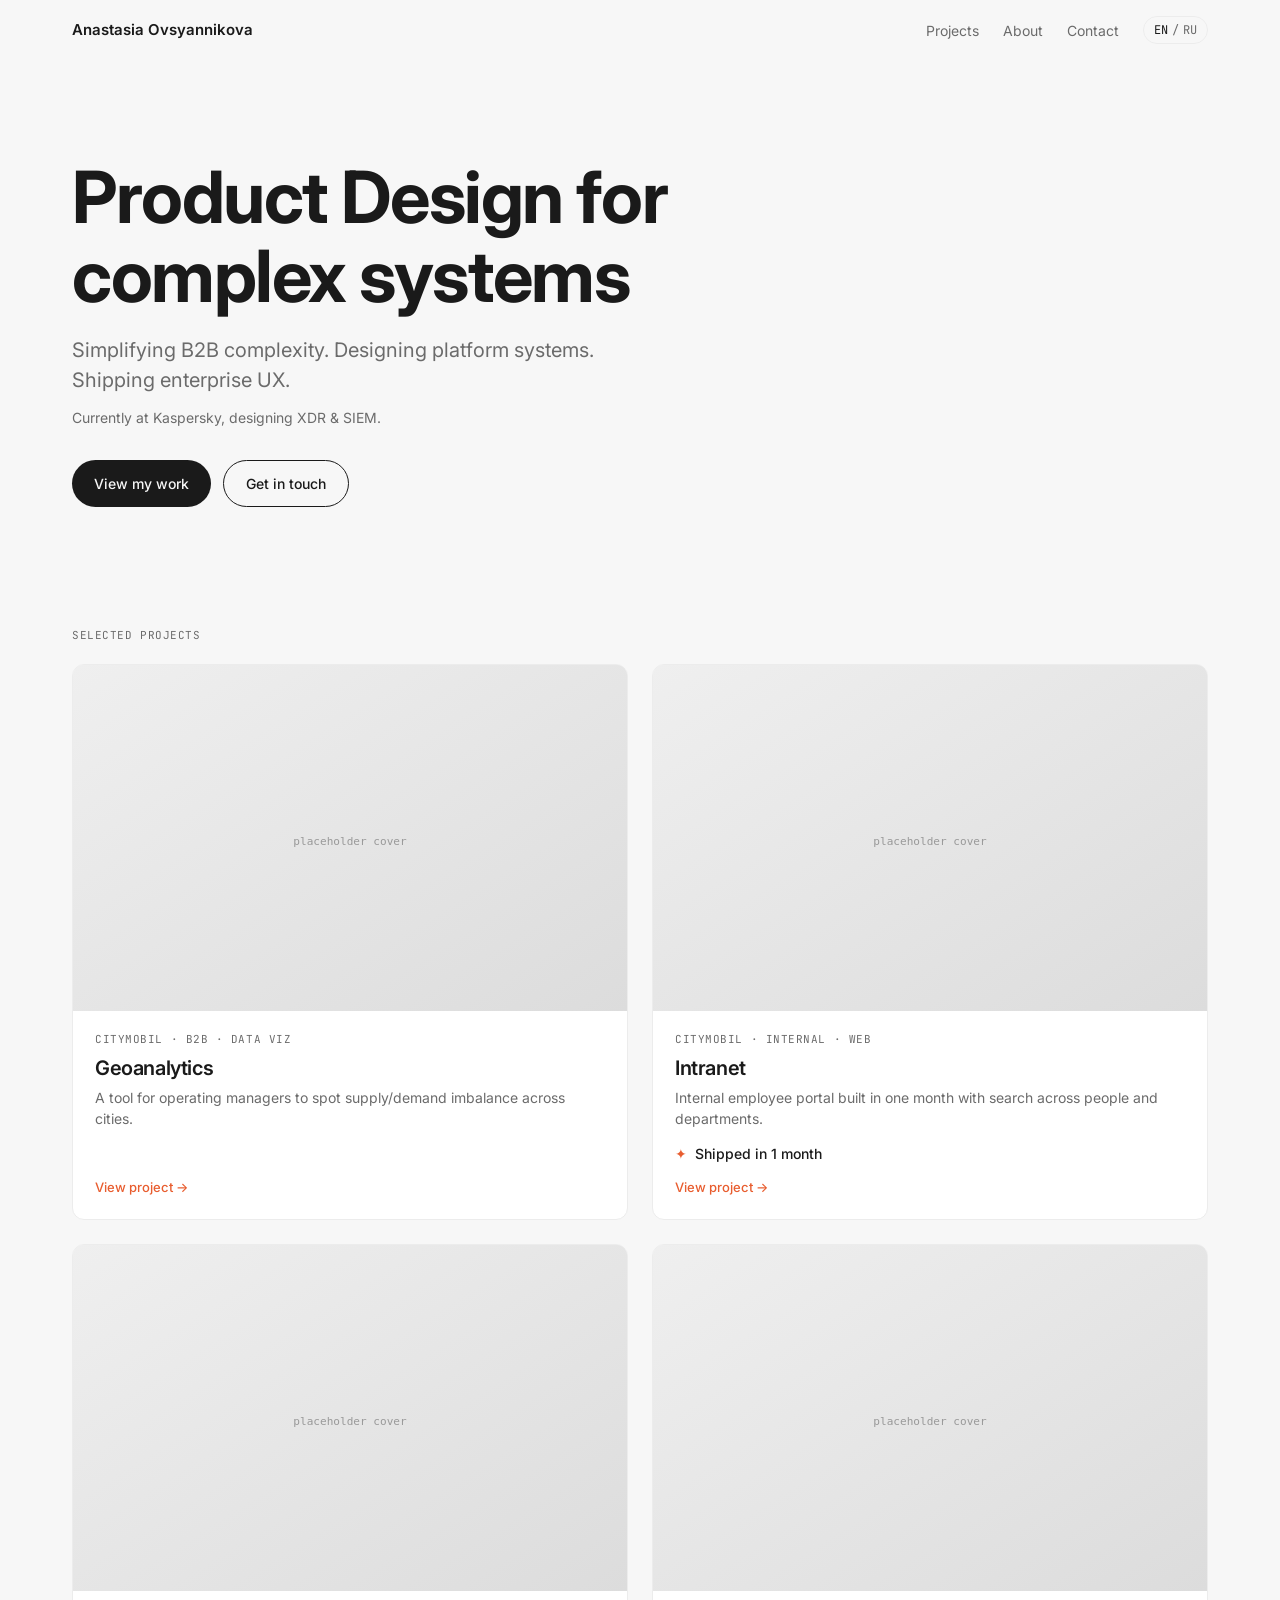
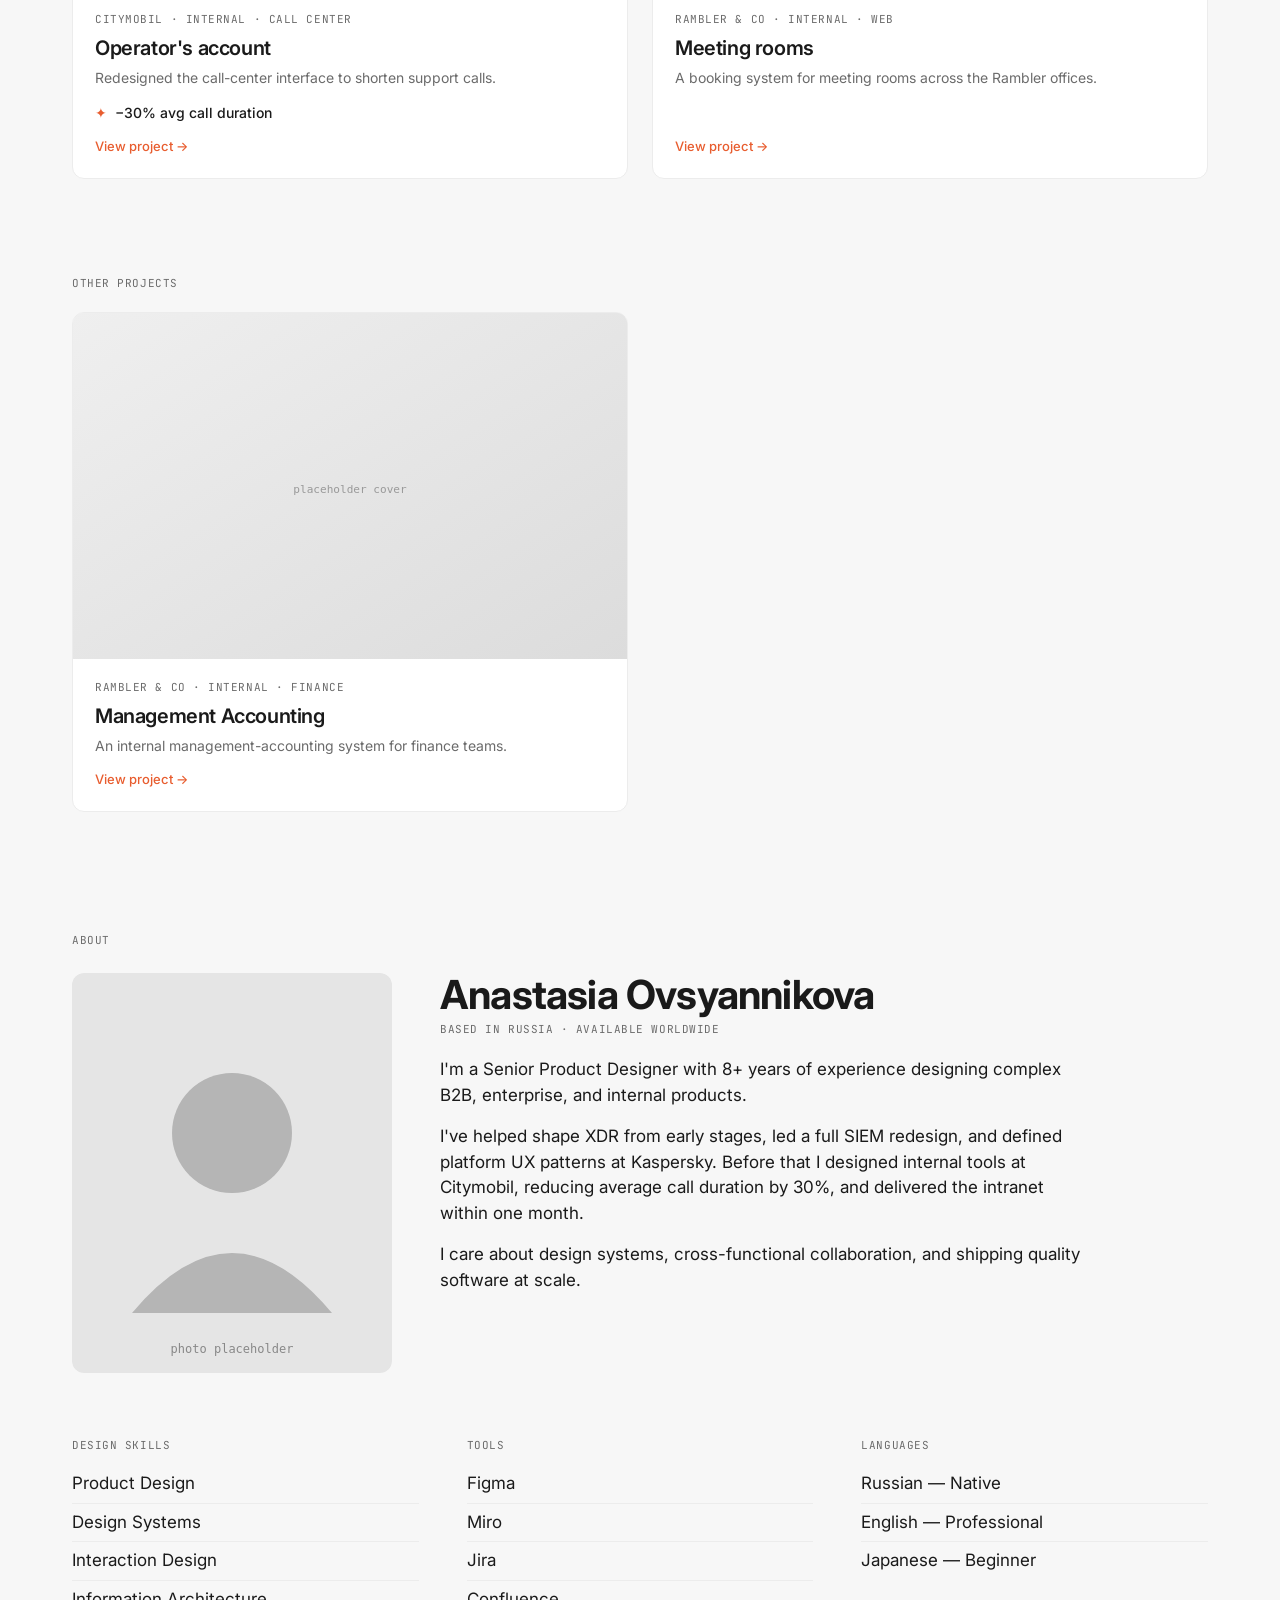
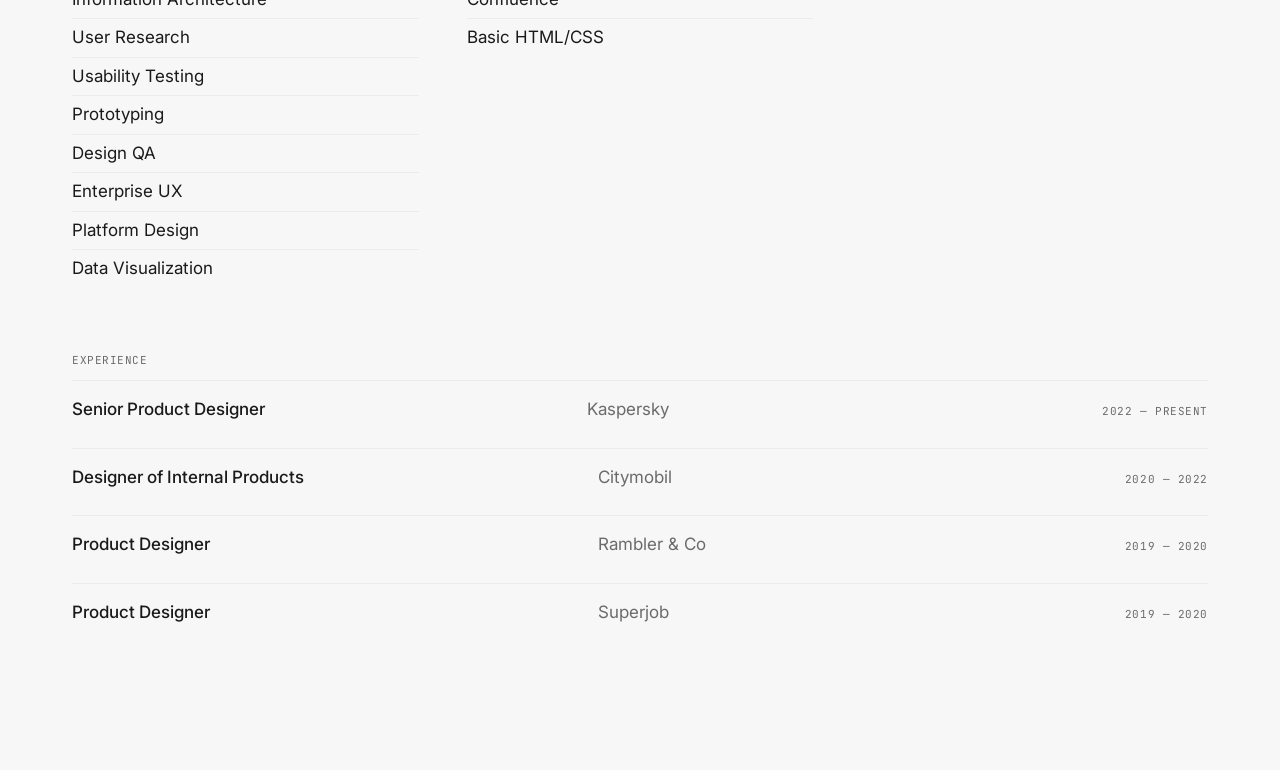
==== index.html @ cb1f87f2 "feat: add About section with bio, skills, and experience" ====
<!DOCTYPE html>
<html lang="en">
<head>
  <meta charset="UTF-8">
  <meta name="viewport" content="width=device-width, initial-scale=1.0">
  <title>Anastasia Ovsyannikova — Product Designer</title>
  <meta name="description" content="Senior Product Designer with 8+ years of experience in B2B, enterprise, and internal products.">
  <link rel="preconnect" href="https://fonts.googleapis.com">
  <link rel="preconnect" href="https://fonts.gstatic.com" crossorigin>
  <link href="https://fonts.googleapis.com/css2?family=Inter:wght@400;500;600;700&family=JetBrains+Mono:wght@500&display=swap" rel="stylesheet">
  <link rel="stylesheet" href="styles.css">
</head>
<body>
  <header class="site-header" id="siteHeader">
    <div class="container header-inner">
      <a href="/" class="site-logo">Anastasia Ovsyannikova</a>
      <nav class="site-nav" aria-label="Primary">
        <a href="#projects" data-i18n="nav.projects">Projects</a>
        <a href="#about" data-i18n="nav.about">About</a>
        <a href="#contact" data-i18n="nav.contact">Contact</a>
        <button class="lang-toggle" id="langToggle" aria-label="Toggle language">
          <span class="lang-toggle__en" data-lang-btn="en">EN</span>
          <span class="lang-toggle__sep">/</span>
          <span class="lang-toggle__ru" data-lang-btn="ru">RU</span>
        </button>
      </nav>
    </div>
  </header>

  <main>
    <section class="hero container">
      <h1 class="hero__title" data-i18n="hero.title">Product Design for complex systems</h1>
      <p class="hero__subtitle">
        <span data-i18n="hero.subtitle_1">Simplifying B2B complexity.</span>
        <span data-i18n="hero.subtitle_2">Designing platform systems.</span>
        <span data-i18n="hero.subtitle_3">Shipping enterprise UX.</span>
      </p>
      <p class="hero__background mono" data-i18n="hero.background">Currently at Kaspersky, designing XDR & SIEM.</p>
      <div class="hero__cta">
        <a href="#projects" class="btn btn--primary" data-i18n="hero.cta_primary">View my work</a>
        <a href="mailto:nastya.ovs2016@gmail.com?subject=Portfolio%20inquiry" class="btn btn--outline" data-i18n="hero.cta_secondary">Get in touch</a>
      </div>
    </section>

    <section id="projects" class="projects container">
      <p class="mono projects__label" data-i18n="projects.selected_label">Selected projects</p>
      <div class="projects__grid projects__grid--selected" id="selectedGrid" data-render="selected"></div>

      <p class="mono projects__label projects__label--other" data-i18n="projects.other_label">Other projects</p>
      <div class="projects__grid projects__grid--other" id="otherGrid" data-render="other"></div>
    </section>

    <section id="about" class="about container">
      <p class="mono" data-i18n="about.label">About</p>
      <div class="about__grid">
        <div class="about__photo">
          <img src="images/avatar.svg" alt="Anastasia Ovsyannikova">
        </div>
        <div class="about__text">
          <h2 class="about__name">Anastasia Ovsyannikova</h2>
          <p class="about__location mono" data-i18n="about.location">Based in Russia · Available worldwide</p>
          <p class="about__bio" data-i18n="about.bio_p1"></p>
          <p class="about__bio" data-i18n="about.bio_p2"></p>
          <p class="about__bio" data-i18n="about.bio_p3"></p>
        </div>
      </div>

      <div class="about__skills">
        <div class="skill-block">
          <p class="mono" data-i18n="about.skills_design">Design skills</p>
          <ul>
            <li>Product Design</li>
            <li>Design Systems</li>
            <li>Interaction Design</li>
            <li>Information Architecture</li>
            <li>User Research</li>
            <li>Usability Testing</li>
            <li>Prototyping</li>
            <li>Design QA</li>
            <li>Enterprise UX</li>
            <li>Platform Design</li>
            <li>Data Visualization</li>
          </ul>
        </div>
        <div class="skill-block">
          <p class="mono" data-i18n="about.skills_tools">Tools</p>
          <ul>
            <li>Figma</li>
            <li>Miro</li>
            <li>Jira</li>
            <li>Confluence</li>
            <li>Basic HTML/CSS</li>
          </ul>
        </div>
        <div class="skill-block">
          <p class="mono" data-i18n="about.skills_languages">Languages</p>
          <ul>
            <li>Russian — Native</li>
            <li>English — Professional</li>
            <li>Japanese — Beginner</li>
          </ul>
        </div>
      </div>

      <div class="about__experience">
        <p class="mono" data-i18n="about.experience_label">Experience</p>
        <ol class="experience-list">
          <li>
            <span class="experience-list__role">Senior Product Designer</span>
            <span class="experience-list__company">Kaspersky</span>
            <span class="experience-list__years mono">2022 — Present</span>
          </li>
          <li>
            <span class="experience-list__role">Designer of Internal Products</span>
            <span class="experience-list__company">Citymobil</span>
            <span class="experience-list__years mono">2020 — 2022</span>
          </li>
          <li>
            <span class="experience-list__role">Product Designer</span>
            <span class="experience-list__company">Rambler &amp; Co</span>
            <span class="experience-list__years mono">2019 — 2020</span>
          </li>
          <li>
            <span class="experience-list__role">Product Designer</span>
            <span class="experience-list__company">Superjob</span>
            <span class="experience-list__years mono">2019 — 2020</span>
          </li>
        </ol>
      </div>
    </section>
  </main>
  <script src="script.js" data-base=""></script>
</body>
</html>
---- styles.css ----
/* ============================================================
   Design tokens
   ============================================================ */
:root {
  /* Colors */
  --color-bg: #F7F7F7;
  --color-surface: #FFFFFF;
  --color-text: #1A1A1A;
  --color-text-muted: #6B6B6B;
  --color-accent: #E85D2F;
  --color-border: #ECECEC;

  /* Typography */
  --font-sans: 'Inter', system-ui, -apple-system, sans-serif;
  --font-mono: 'JetBrains Mono', ui-monospace, monospace;

  /* Sizes */
  --size-hero: clamp(44px, 6vw, 72px);
  --size-section: clamp(32px, 4vw, 40px);
  --size-h3: 28px;
  --size-body: 17px;
  --size-small: 14px;
  --size-caption: 11px;

  /* Spacing */
  --space-section: 120px;
  --space-section-mobile: 64px;

  /* Layout */
  --max-width: 1200px;
  --padding-x: 32px;
  --padding-x-mobile: 20px;

  /* Radius */
  --radius-card: 12px;
  --radius-pill: 999px;
}

/* ============================================================
   Reset
   ============================================================ */
*, *::before, *::after {
  box-sizing: border-box;
  margin: 0;
  padding: 0;
}

html {
  scroll-behavior: smooth;
  -webkit-font-smoothing: antialiased;
  -moz-osx-font-smoothing: grayscale;
}

body {
  font-family: var(--font-sans);
  font-size: var(--size-body);
  line-height: 1.5;
  color: var(--color-text);
  background: var(--color-bg);
}

img, svg, video { display: block; max-width: 100%; height: auto; }

a { color: inherit; text-decoration: none; }

button {
  font: inherit;
  color: inherit;
  background: none;
  border: none;
  cursor: pointer;
}

h1, h2, h3, h4 { line-height: 1.1; letter-spacing: -0.02em; font-weight: 700; }

/* ============================================================
   Utility classes
   ============================================================ */
.container {
  max-width: var(--max-width);
  margin: 0 auto;
  padding: 0 var(--padding-x);
}

.mono {
  font-family: var(--font-mono);
  font-size: var(--size-caption);
  color: var(--color-text-muted);
  letter-spacing: 0.05em;
  text-transform: uppercase;
}

.sr-only {
  position: absolute;
  width: 1px; height: 1px;
  padding: 0; margin: -1px;
  overflow: hidden;
  clip: rect(0,0,0,0);
  white-space: nowrap;
  border: 0;
}

@media (max-width: 767px) {
  .container {
    padding: 0 var(--padding-x-mobile);
  }
}

@media (prefers-reduced-motion: reduce) {
  * {
    animation-duration: 0.01ms !important;
    animation-iteration-count: 1 !important;
    transition-duration: 0.01ms !important;
    scroll-behavior: auto !important;
  }
}

/* ============================================================
   Header
   ============================================================ */
.site-header {
  position: sticky;
  top: 0;
  z-index: 100;
  background: rgba(247, 247, 247, 0.85);
  backdrop-filter: blur(8px);
  -webkit-backdrop-filter: blur(8px);
  border-bottom: 0.5px solid transparent;
  transition: border-color 0.2s ease;
}

.site-header.is-scrolled {
  border-bottom-color: var(--color-border);
}

.header-inner {
  display: flex;
  align-items: center;
  justify-content: space-between;
  padding-top: 16px;
  padding-bottom: 16px;
}

.site-logo {
  font-weight: 600;
  font-size: 15px;
}

.site-nav {
  display: flex;
  align-items: center;
  gap: 24px;
  font-size: var(--size-small);
  color: var(--color-text-muted);
}

.site-nav a {
  transition: color 0.15s ease;
}

.site-nav a:hover { color: var(--color-text); }

.lang-toggle {
  display: inline-flex;
  align-items: center;
  gap: 4px;
  padding: 4px 10px;
  border: 0.5px solid var(--color-border);
  border-radius: var(--radius-pill);
  font-family: var(--font-mono);
  font-size: 12px;
  color: var(--color-text-muted);
}

.lang-toggle [data-lang-btn].is-active {
  color: var(--color-text);
}

@media (max-width: 640px) {
  .site-nav {
    gap: 16px;
  }
  .site-nav a[href="#about"] { display: none; }
}

/* ============================================================
   Hero
   ============================================================ */
.hero {
  padding-top: 96px;
  padding-bottom: var(--space-section);
}

.hero__title {
  font-size: var(--size-hero);
  max-width: 720px;
  margin-bottom: 20px;
}

.hero__subtitle {
  font-size: 20px;
  color: var(--color-text-muted);
  max-width: 560px;
  margin-bottom: 12px;
}

.hero__subtitle span { display: inline; }

.hero__background {
  margin-bottom: 32px;
  color: var(--color-text-muted);
  text-transform: none;
  letter-spacing: 0;
  font-family: var(--font-sans);
  font-size: var(--size-small);
}

.hero__cta {
  display: flex;
  gap: 12px;
  flex-wrap: wrap;
}

/* ============================================================
   Buttons
   ============================================================ */
.btn {
  display: inline-flex;
  align-items: center;
  padding: 12px 22px;
  border-radius: var(--radius-pill);
  font-size: var(--size-small);
  font-weight: 500;
  transition: transform 0.15s ease, background 0.15s ease, color 0.15s ease;
}

.btn--primary {
  background: var(--color-text);
  color: var(--color-bg);
}
.btn--primary:hover { transform: translateY(-1px); }

.btn--outline {
  border: 0.5px solid var(--color-text);
  color: var(--color-text);
}
.btn--outline:hover { background: var(--color-text); color: var(--color-bg); }

@media (max-width: 767px) {
  .hero { padding-top: 48px; padding-bottom: var(--space-section-mobile); }
  .hero__subtitle { font-size: 17px; }
}

/* ============================================================
   Projects grid
   ============================================================ */
.projects {
  padding-bottom: var(--space-section);
}

.projects__label {
  margin-bottom: 20px;
}

.projects__label--other {
  margin-top: 96px;
}

.projects__grid {
  display: grid;
  gap: 24px;
}

.projects__grid--selected {
  grid-template-columns: repeat(2, 1fr);
}

.projects__grid--other {
  grid-template-columns: repeat(2, 1fr);
}

@media (max-width: 767px) {
  .projects { padding-bottom: var(--space-section-mobile); }
  .projects__label--other { margin-top: 48px; }
  .projects__grid--selected,
  .projects__grid--other {
    grid-template-columns: 1fr;
  }
}

/* ============================================================
   Project card
   ============================================================ */
.card {
  display: flex;
  flex-direction: column;
  background: var(--color-surface);
  border: 0.5px solid var(--color-border);
  border-radius: var(--radius-card);
  overflow: hidden;
  transition: transform 0.2s ease, box-shadow 0.2s ease;
}

.card:hover {
  transform: translateY(-4px);
  box-shadow: 0 8px 24px rgba(0,0,0,0.06);
}

.card__cover {
  aspect-ratio: 16 / 10;
  background: linear-gradient(135deg, #EFEFEF, #DCDCDC);
  overflow: hidden;
}

.card__cover img {
  width: 100%;
  height: 100%;
  object-fit: cover;
  transition: transform 0.3s ease;
}

.card:hover .card__cover img {
  transform: scale(1.02);
}

.card__body {
  padding: 20px 22px 22px;
  flex: 1;
  display: flex;
  flex-direction: column;
}

.card__meta {
  display: flex;
  justify-content: space-between;
  align-items: center;
  margin-bottom: 8px;
}

.card__name {
  font-size: 20px;
  font-weight: 600;
  line-height: 1.25;
  margin-bottom: 6px;
}

.card__summary {
  font-size: var(--size-small);
  color: var(--color-text-muted);
  line-height: 1.5;
  margin-bottom: 14px;
}

.card__metric {
  display: flex;
  align-items: center;
  gap: 8px;
  font-size: var(--size-small);
  font-weight: 500;
  color: var(--color-text);
  margin-bottom: 14px;
}

.card__metric-mark {
  color: var(--color-accent);
}

.card__cta {
  margin-top: auto;
  font-size: 13px;
  font-weight: 500;
  color: var(--color-accent);
}

.card__lock {
  font-size: 12px;
  color: var(--color-text-muted);
}

/* ============================================================
   About
   ============================================================ */
.about {
  padding-bottom: var(--space-section);
}

.about > .mono {
  margin-bottom: 24px;
}

.about__grid {
  display: grid;
  grid-template-columns: 320px 1fr;
  gap: 48px;
  align-items: start;
  margin-bottom: 64px;
}

.about__photo {
  border-radius: var(--radius-card);
  overflow: hidden;
  aspect-ratio: 4 / 5;
  background: var(--color-surface);
}

.about__photo img {
  width: 100%;
  height: 100%;
  object-fit: cover;
}

.about__name {
  font-size: 40px;
  margin-bottom: 4px;
}

.about__location {
  margin-bottom: 20px;
}

.about__bio {
  margin-bottom: 16px;
  max-width: 640px;
}

.about__skills {
  display: grid;
  grid-template-columns: repeat(3, 1fr);
  gap: 48px;
  margin-bottom: 64px;
}

.skill-block ul {
  list-style: none;
  margin-top: 12px;
}

.skill-block li {
  padding: 6px 0;
  font-size: var(--size-body);
  border-top: 0.5px solid var(--color-border);
}

.skill-block li:first-child {
  border-top: none;
}

.about__experience .mono {
  margin-bottom: 12px;
}

.experience-list {
  list-style: none;
}

.experience-list li {
  display: grid;
  grid-template-columns: 1fr 1fr auto;
  gap: 24px;
  padding: 16px 0;
  border-top: 0.5px solid var(--color-border);
  align-items: baseline;
}

.experience-list__role {
  font-weight: 500;
}

.experience-list__company {
  color: var(--color-text-muted);
}

@media (max-width: 767px) {
  .about { padding-bottom: var(--space-section-mobile); }
  .about__grid {
    grid-template-columns: 1fr;
    gap: 24px;
    margin-bottom: 40px;
  }
  .about__photo {
    max-width: 240px;
  }
  .about__name { font-size: 28px; }
  .about__skills {
    grid-template-columns: 1fr;
    gap: 32px;
    margin-bottom: 40px;
  }
  .experience-list li {
    grid-template-columns: 1fr;
    gap: 4px;
  }
}
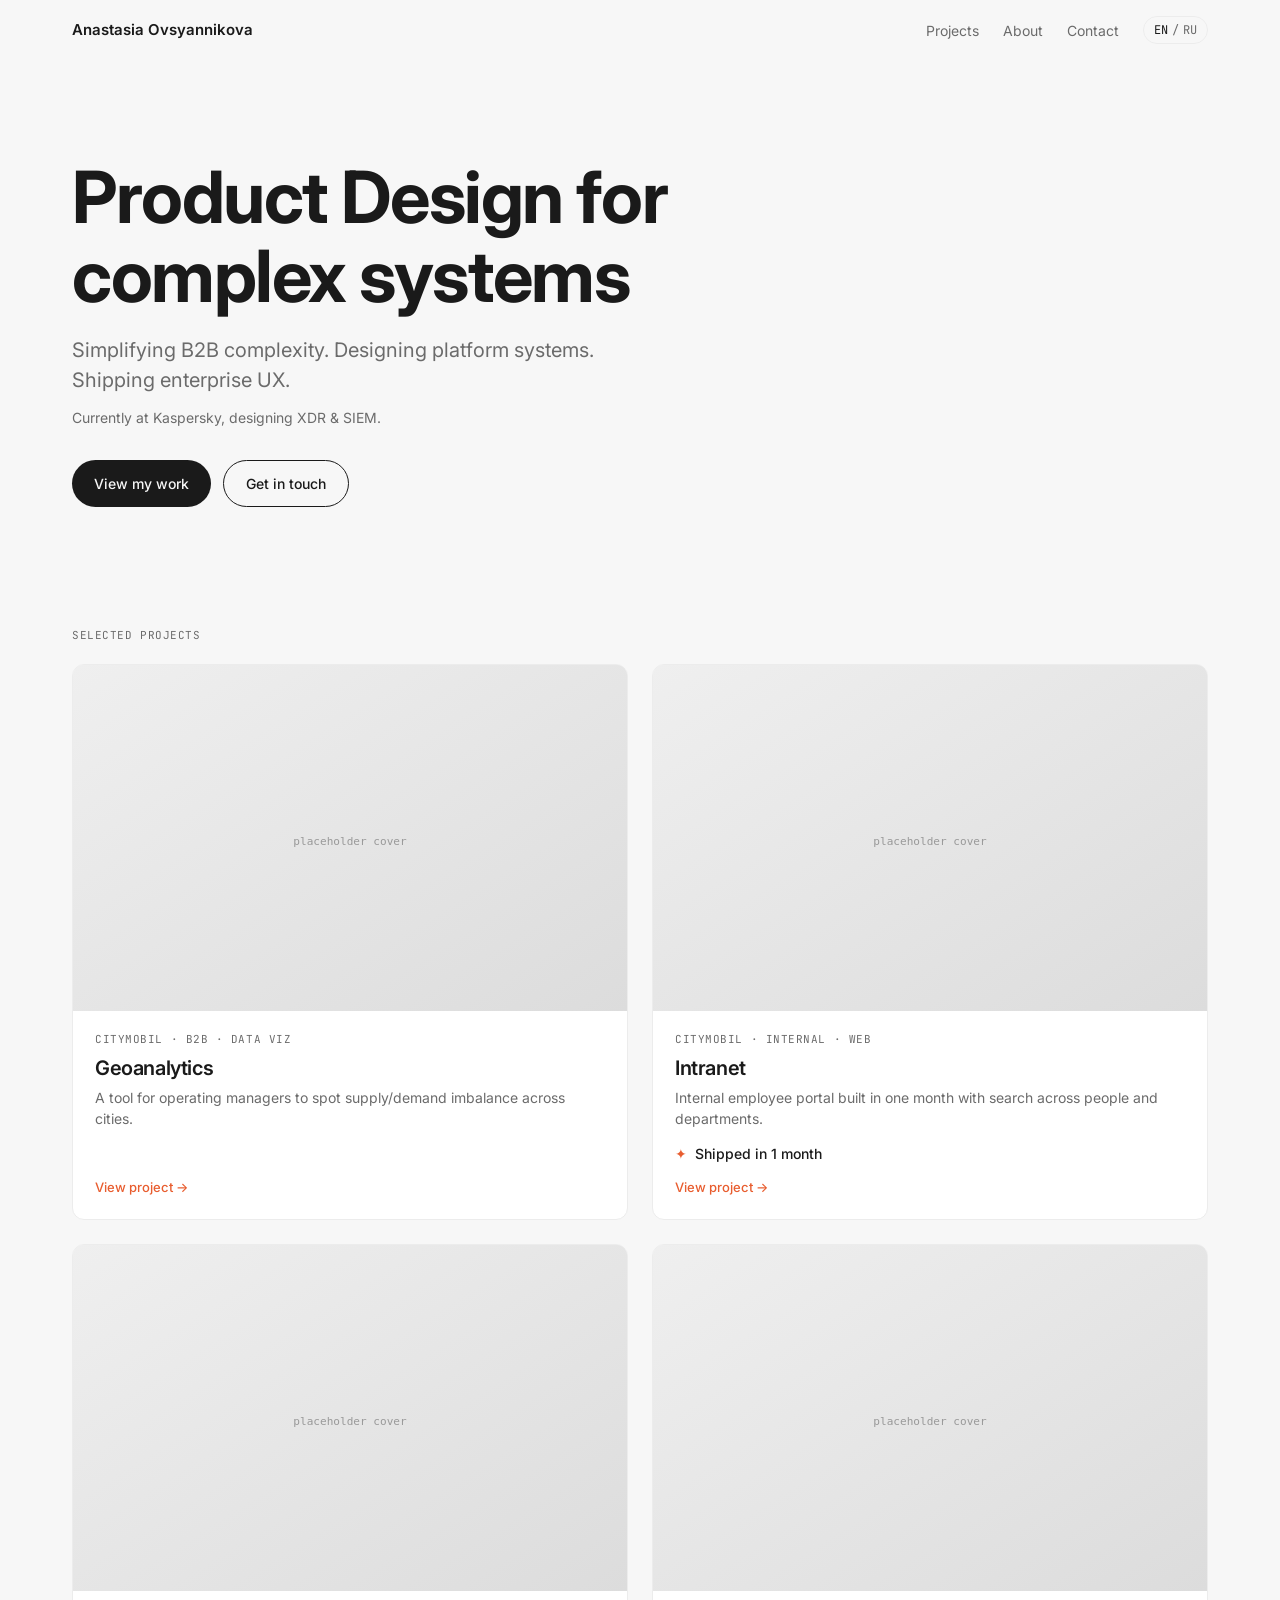
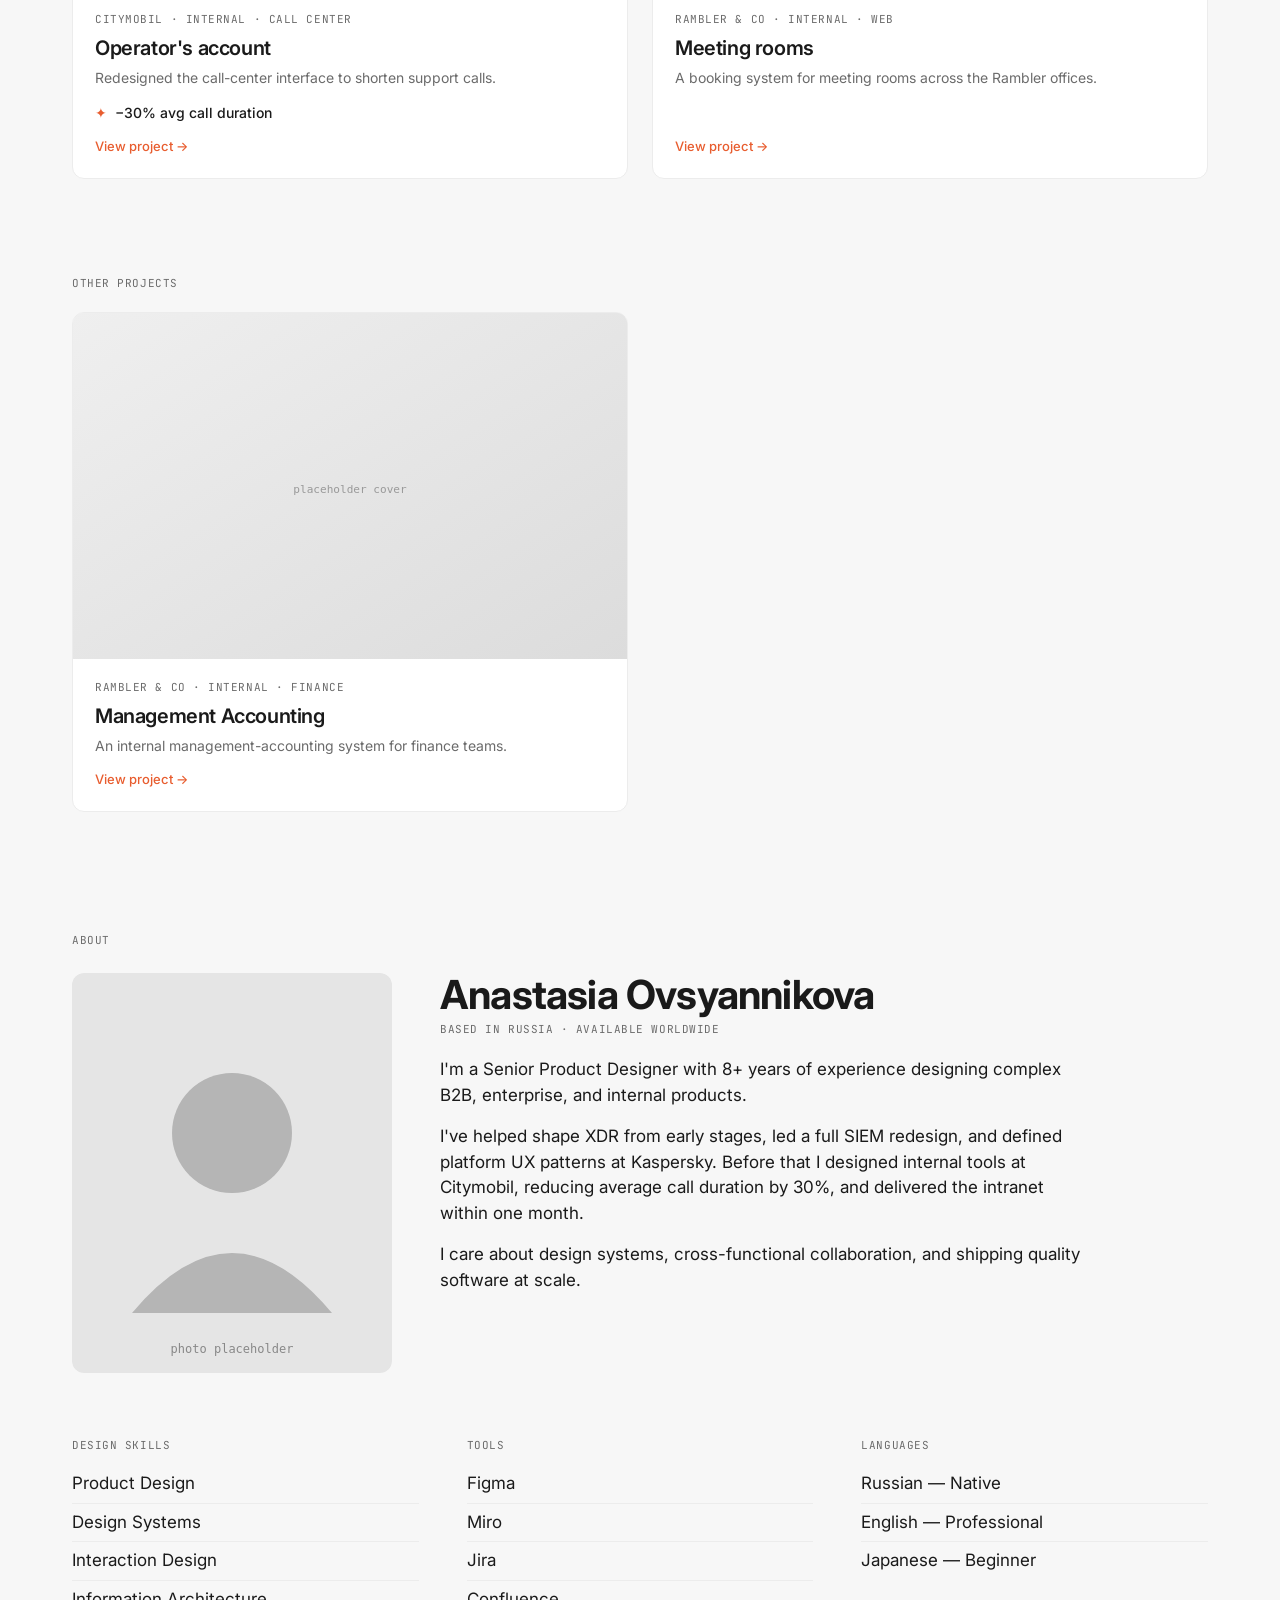
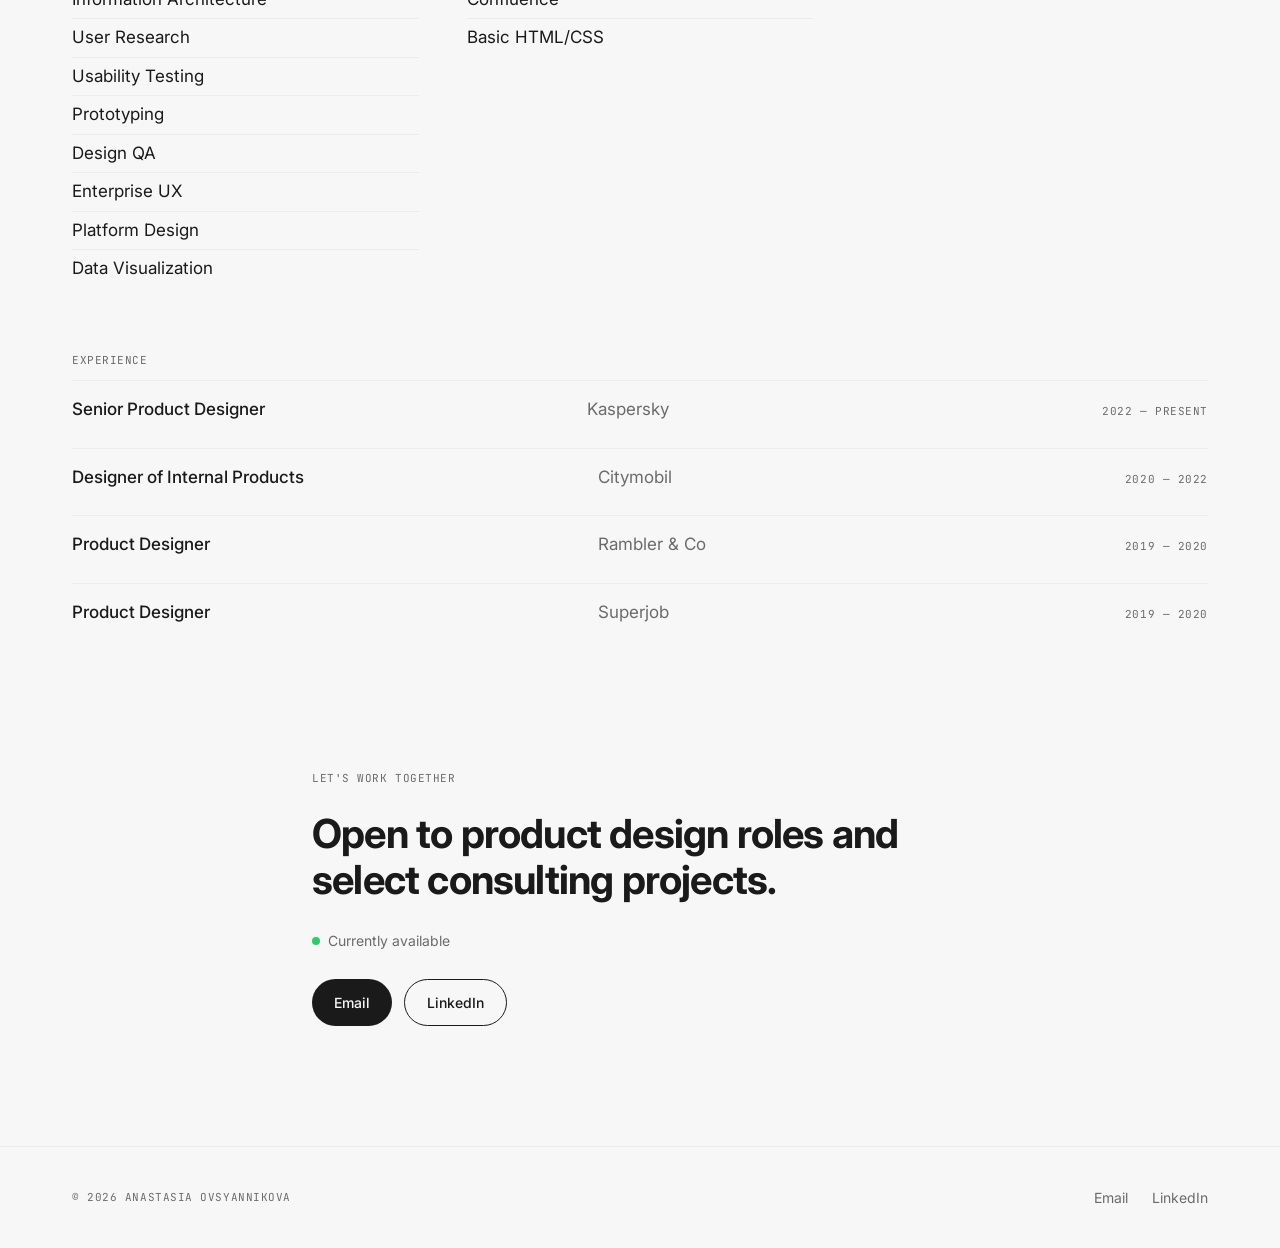
==== commit 260af472: "feat: add Contact section and Footer" ====
--- a/index.html
+++ b/index.html
@@ -128,7 +128,29 @@
         </ol>
       </div>
     </section>
+
+    <section id="contact" class="contact container">
+      <p class="mono" data-i18n="contact.label">Let's work together</p>
+      <p class="contact__blurb" data-i18n="contact.blurb">Open to product design roles and select consulting projects.</p>
+      <p class="contact__status">
+        <span class="contact__status-dot" aria-hidden="true"></span>
+        <span data-i18n="contact.status_available">Currently available</span>
+      </p>
+      <div class="contact__cta">
+        <a href="mailto:nastya.ovs2016@gmail.com?subject=Portfolio%20inquiry" class="btn btn--primary" data-i18n="contact.email_button">Email</a>
+        <a href="https://www.linkedin.com/in/aovsyannikova/" target="_blank" rel="noopener" class="btn btn--outline" data-i18n="contact.linkedin_button">LinkedIn</a>
+      </div>
+    </section>
   </main>
+  <footer class="site-footer">
+    <div class="container site-footer__inner">
+      <p class="mono" data-i18n="footer.copyright">© 2026 Anastasia Ovsyannikova</p>
+      <nav class="site-footer__links" aria-label="Footer">
+        <a href="mailto:nastya.ovs2016@gmail.com?subject=Portfolio%20inquiry">Email</a>
+        <a href="https://www.linkedin.com/in/aovsyannikova/" target="_blank" rel="noopener">LinkedIn</a>
+      </nav>
+    </div>
+  </footer>
   <script src="script.js" data-base=""></script>
 </body>
 </html>
--- a/styles.css
+++ b/styles.css
@@ -491,3 +491,76 @@
     gap: 4px;
   }
 }
+
+/* ============================================================
+   Contact
+   ============================================================ */
+.contact {
+  padding-bottom: var(--space-section);
+  max-width: 720px;
+}
+
+.contact > .mono {
+  margin-bottom: 24px;
+}
+
+.contact__blurb {
+  font-size: var(--size-section);
+  font-weight: 700;
+  letter-spacing: -0.02em;
+  line-height: 1.15;
+  margin-bottom: 24px;
+}
+
+.contact__status {
+  display: inline-flex;
+  align-items: center;
+  gap: 8px;
+  color: var(--color-text-muted);
+  margin-bottom: 28px;
+  font-size: var(--size-small);
+}
+
+.contact__status-dot {
+  width: 8px;
+  height: 8px;
+  background: #2FCC66;
+  border-radius: 50%;
+}
+
+.contact__cta {
+  display: flex;
+  gap: 12px;
+  flex-wrap: wrap;
+}
+
+/* ============================================================
+   Footer
+   ============================================================ */
+.site-footer {
+  padding: 40px 0;
+  border-top: 0.5px solid var(--color-border);
+}
+
+.site-footer__inner {
+  display: flex;
+  justify-content: space-between;
+  align-items: center;
+  flex-wrap: wrap;
+  gap: 16px;
+}
+
+.site-footer__links {
+  display: flex;
+  gap: 24px;
+  font-size: var(--size-small);
+  color: var(--color-text-muted);
+}
+
+.site-footer__links a { transition: color 0.15s ease; }
+.site-footer__links a:hover { color: var(--color-text); }
+
+@media (max-width: 767px) {
+  .contact { padding-bottom: var(--space-section-mobile); }
+  .contact__blurb { font-size: 24px; }
+}
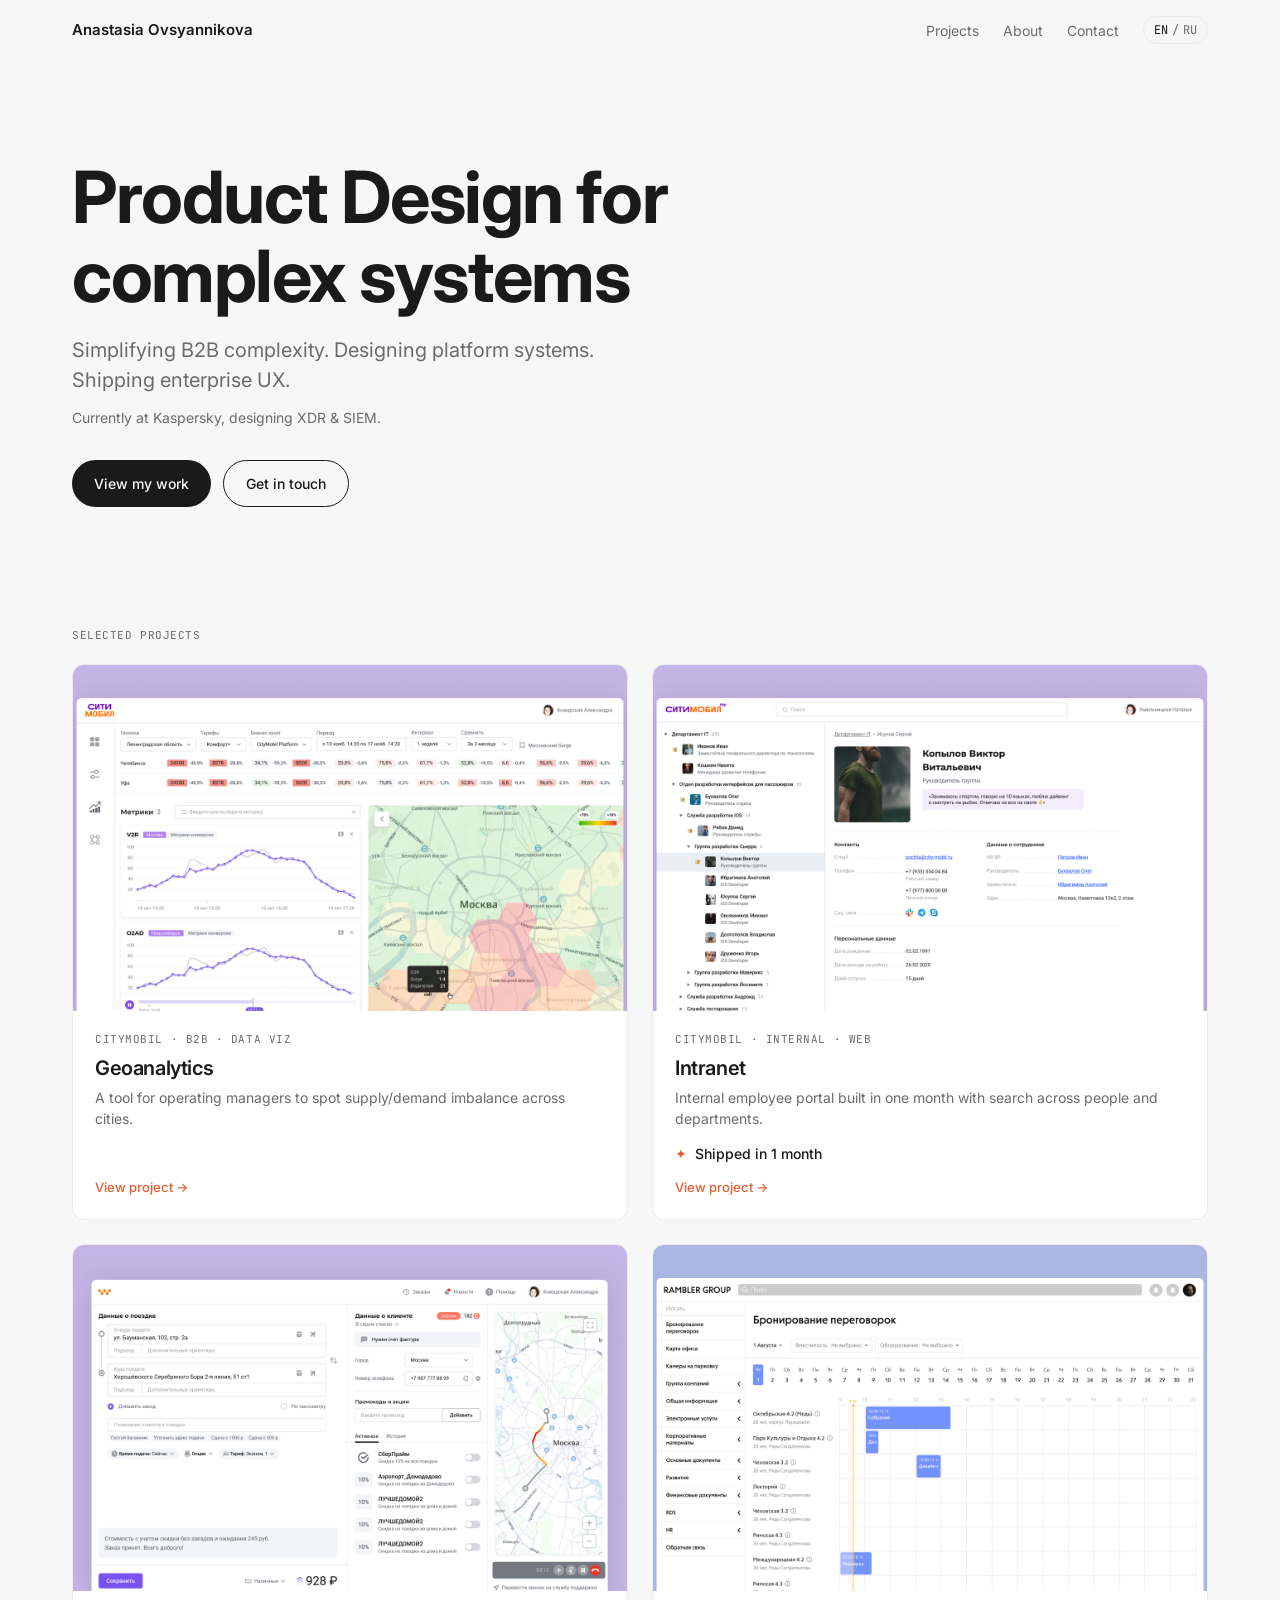
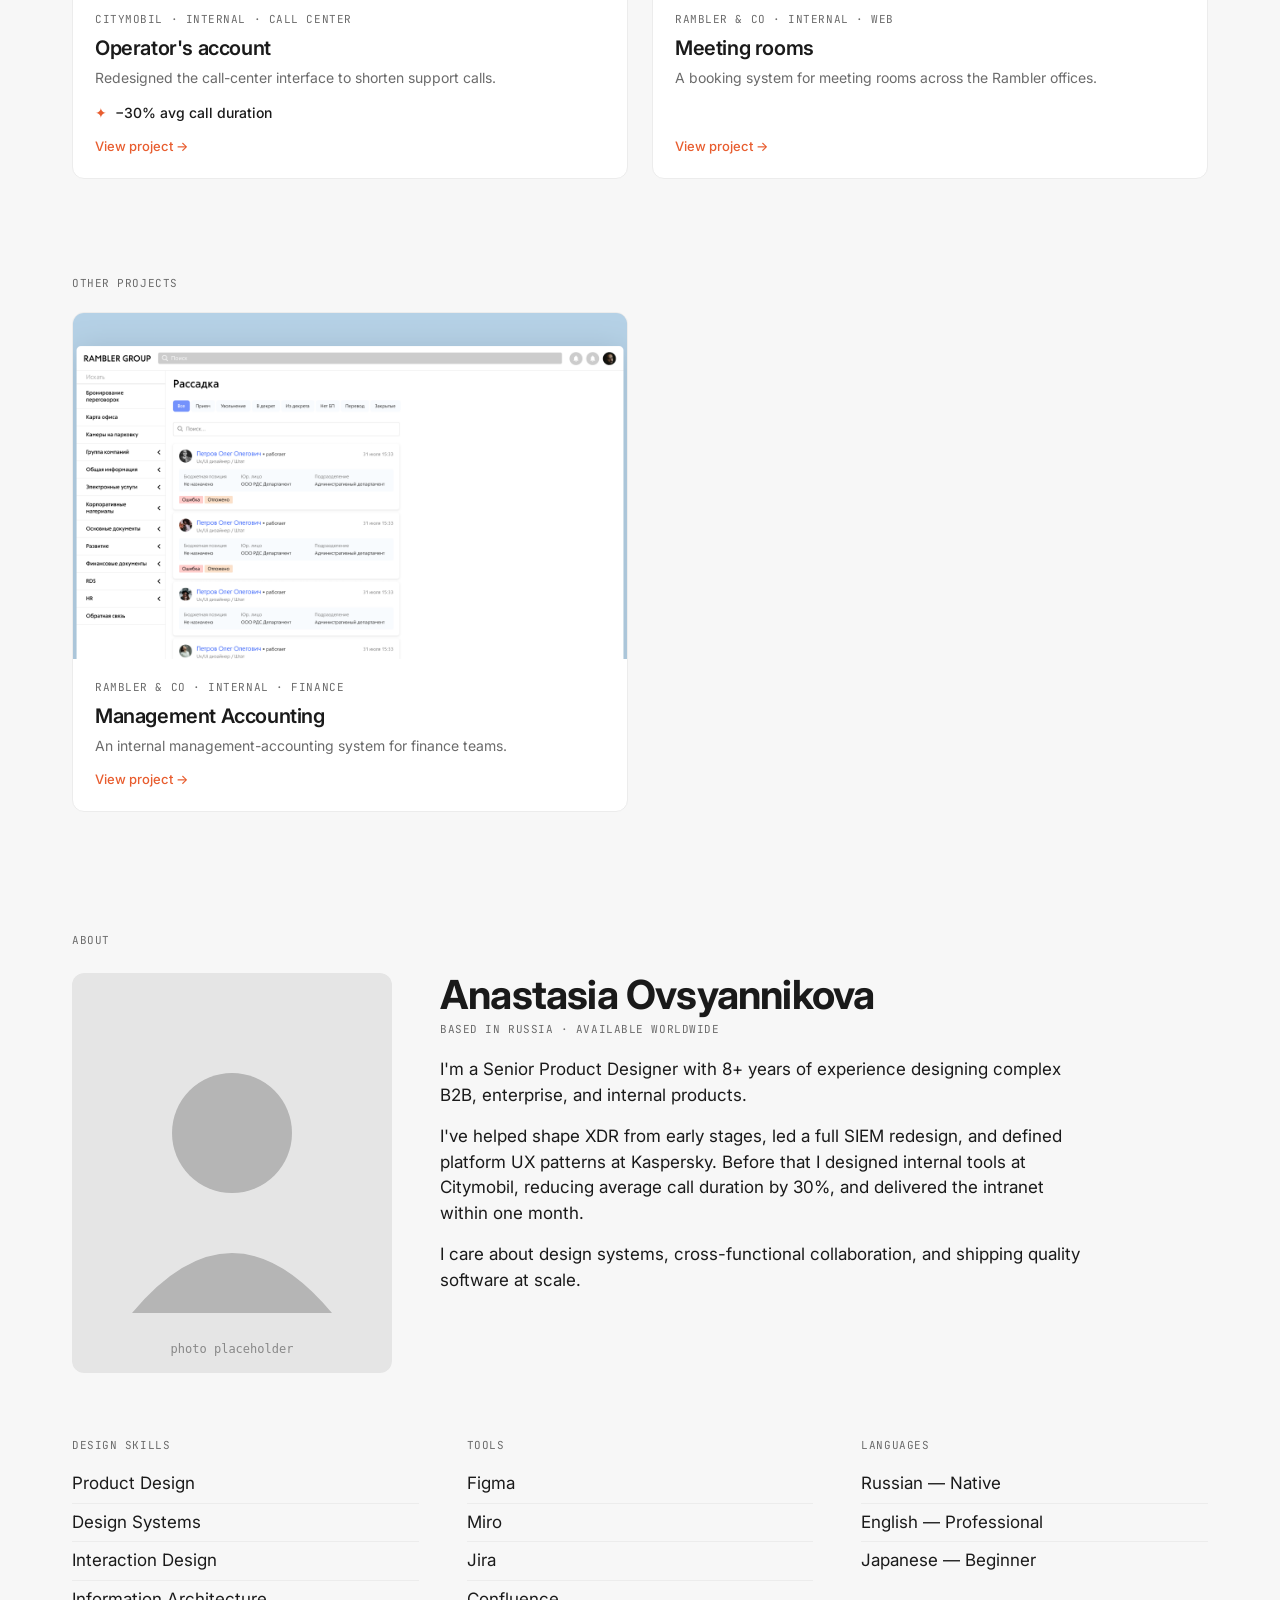
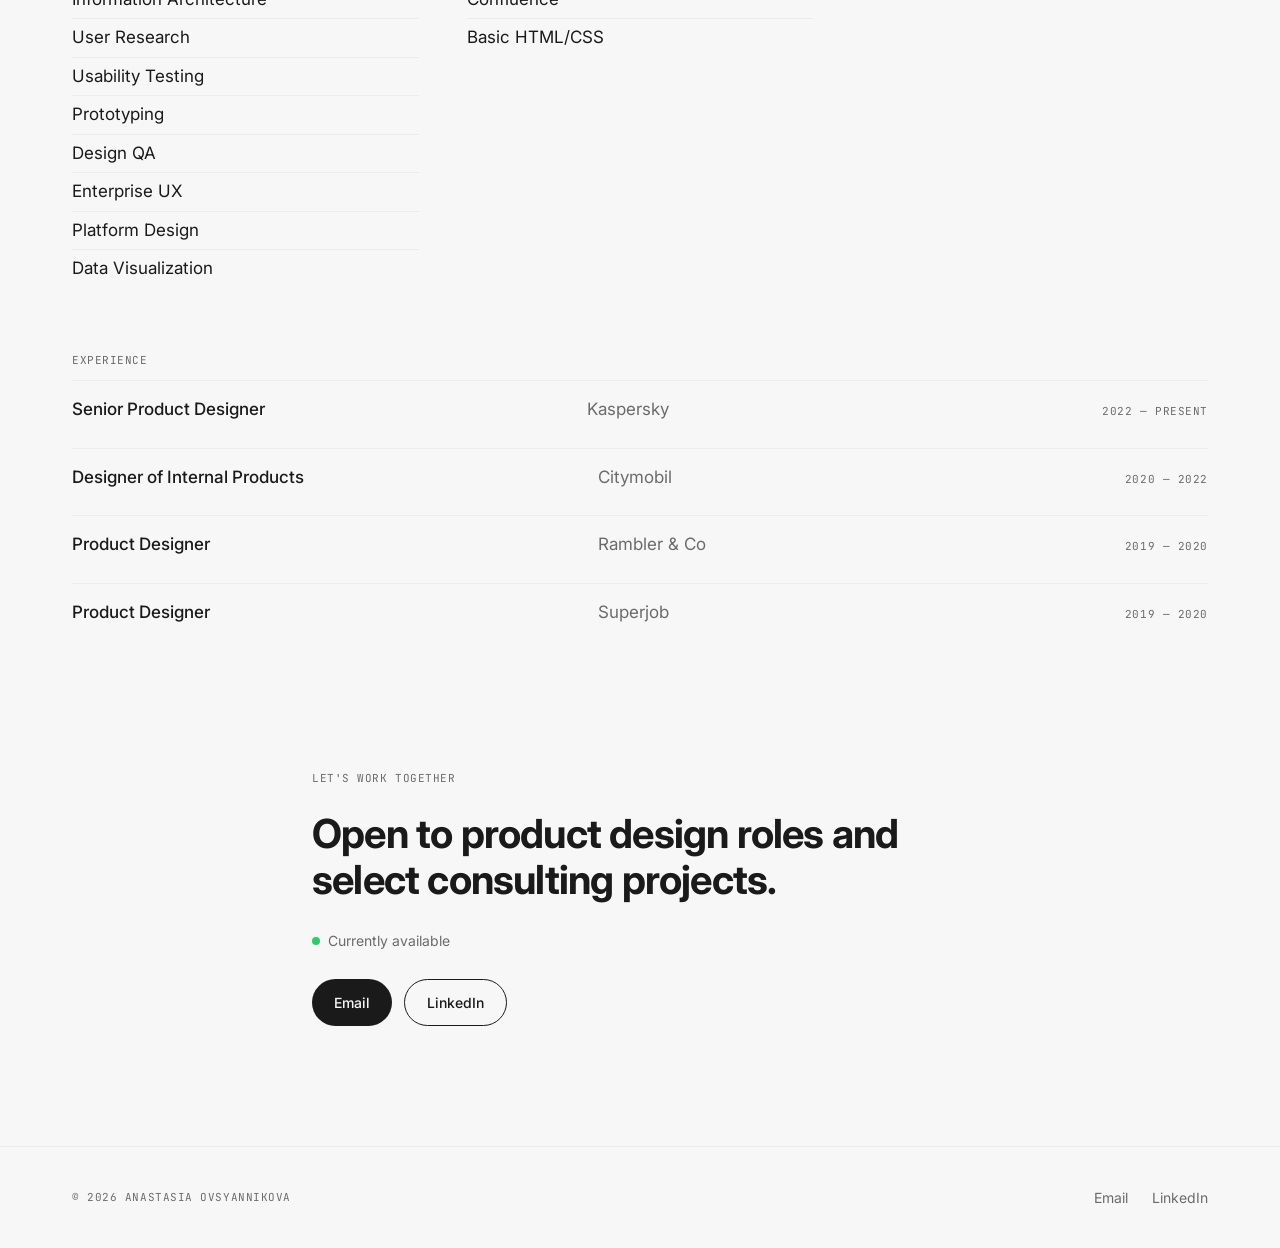
==== commit 4e082858: "feat: add favicon, Open Graph, and SEO meta tags" ====
--- a/index.html
+++ b/index.html
@@ -4,7 +4,14 @@
   <meta charset="UTF-8">
   <meta name="viewport" content="width=device-width, initial-scale=1.0">
   <title>Anastasia Ovsyannikova — Product Designer</title>
-  <meta name="description" content="Senior Product Designer with 8+ years of experience in B2B, enterprise, and internal products.">
+  <meta name="description" content="Senior Product Designer with 8+ years designing complex B2B, enterprise, and internal products. Portfolio, cases, and contact.">
+  <link rel="icon" href="favicon.svg" type="image/svg+xml">
+  <meta property="og:type" content="website">
+  <meta property="og:title" content="Anastasia Ovsyannikova — Product Designer">
+  <meta property="og:description" content="Senior Product Designer with 8+ years designing complex B2B, enterprise, and internal products.">
+  <meta property="og:image" content="https://aovsyannikova.github.io/portfolio/images/og-image.png">
+  <meta property="og:url" content="https://aovsyannikova.github.io/portfolio/">
+  <meta name="twitter:card" content="summary_large_image">
   <link rel="preconnect" href="https://fonts.googleapis.com">
   <link rel="preconnect" href="https://fonts.gstatic.com" crossorigin>
   <link href="https://fonts.googleapis.com/css2?family=Inter:wght@400;500;600;700&family=JetBrains+Mono:wght@500&display=swap" rel="stylesheet">
--- a/styles.css
+++ b/styles.css
@@ -564,3 +564,105 @@
   .contact { padding-bottom: var(--space-section-mobile); }
   .contact__blurb { font-size: 24px; }
 }
+
+/* ============================================================
+   Case study page
+   ============================================================ */
+.case {
+  padding-top: 32px;
+  padding-bottom: var(--space-section);
+  max-width: 900px;
+}
+
+.case__back {
+  display: inline-block;
+  color: var(--color-text-muted);
+  font-size: var(--size-small);
+  margin-bottom: 32px;
+  transition: color 0.15s ease;
+}
+.case__back:hover { color: var(--color-text); }
+
+.case__breadcrumb {
+  margin-bottom: 12px;
+}
+
+.case__title {
+  font-size: var(--size-hero);
+  margin-bottom: 20px;
+}
+
+.case__lead {
+  font-size: 20px;
+  color: var(--color-text-muted);
+  max-width: 720px;
+  margin-bottom: 40px;
+}
+
+.case__meta {
+  display: grid;
+  grid-template-columns: repeat(4, 1fr);
+  gap: 16px;
+  padding: 20px;
+  background: var(--color-surface);
+  border: 0.5px solid var(--color-border);
+  border-radius: var(--radius-card);
+  margin-bottom: 48px;
+}
+
+.case__meta > div { display: flex; flex-direction: column; }
+.case__meta dt { margin-bottom: 4px; }
+.case__meta dd { font-weight: 500; font-size: var(--size-body); }
+
+.case__hero {
+  margin-bottom: 64px;
+  border-radius: var(--radius-card);
+  overflow: hidden;
+}
+
+.case__hero img { width: 100%; height: auto; }
+
+.case__section { margin-bottom: 64px; }
+
+.case__section-title {
+  font-size: var(--size-section);
+  margin-bottom: 20px;
+}
+
+.case__prose p {
+  max-width: 720px;
+  font-size: 18px;
+  margin-bottom: 20px;
+  color: var(--color-text);
+}
+
+.case__prose ol { max-width: 720px; margin-bottom: 20px; padding-left: 24px; }
+.case__prose ol li { margin-bottom: 8px; font-size: 18px; }
+
+.case__prose figure {
+  margin: 32px 0;
+  border-radius: var(--radius-card);
+  overflow: hidden;
+  border: 0.5px solid var(--color-border);
+}
+
+.case__prose figure img { width: 100%; height: auto; display: block; }
+
+.case__next {
+  display: inline-block;
+  padding: 14px 28px;
+  border-radius: var(--radius-pill);
+  background: var(--color-text);
+  color: var(--color-bg);
+  font-weight: 500;
+  transition: transform 0.15s ease;
+}
+.case__next:hover { transform: translateY(-1px); }
+
+@media (max-width: 767px) {
+  .case { padding-bottom: var(--space-section-mobile); }
+  .case__meta {
+    grid-template-columns: repeat(2, 1fr);
+  }
+  .case__lead { font-size: 17px; }
+}
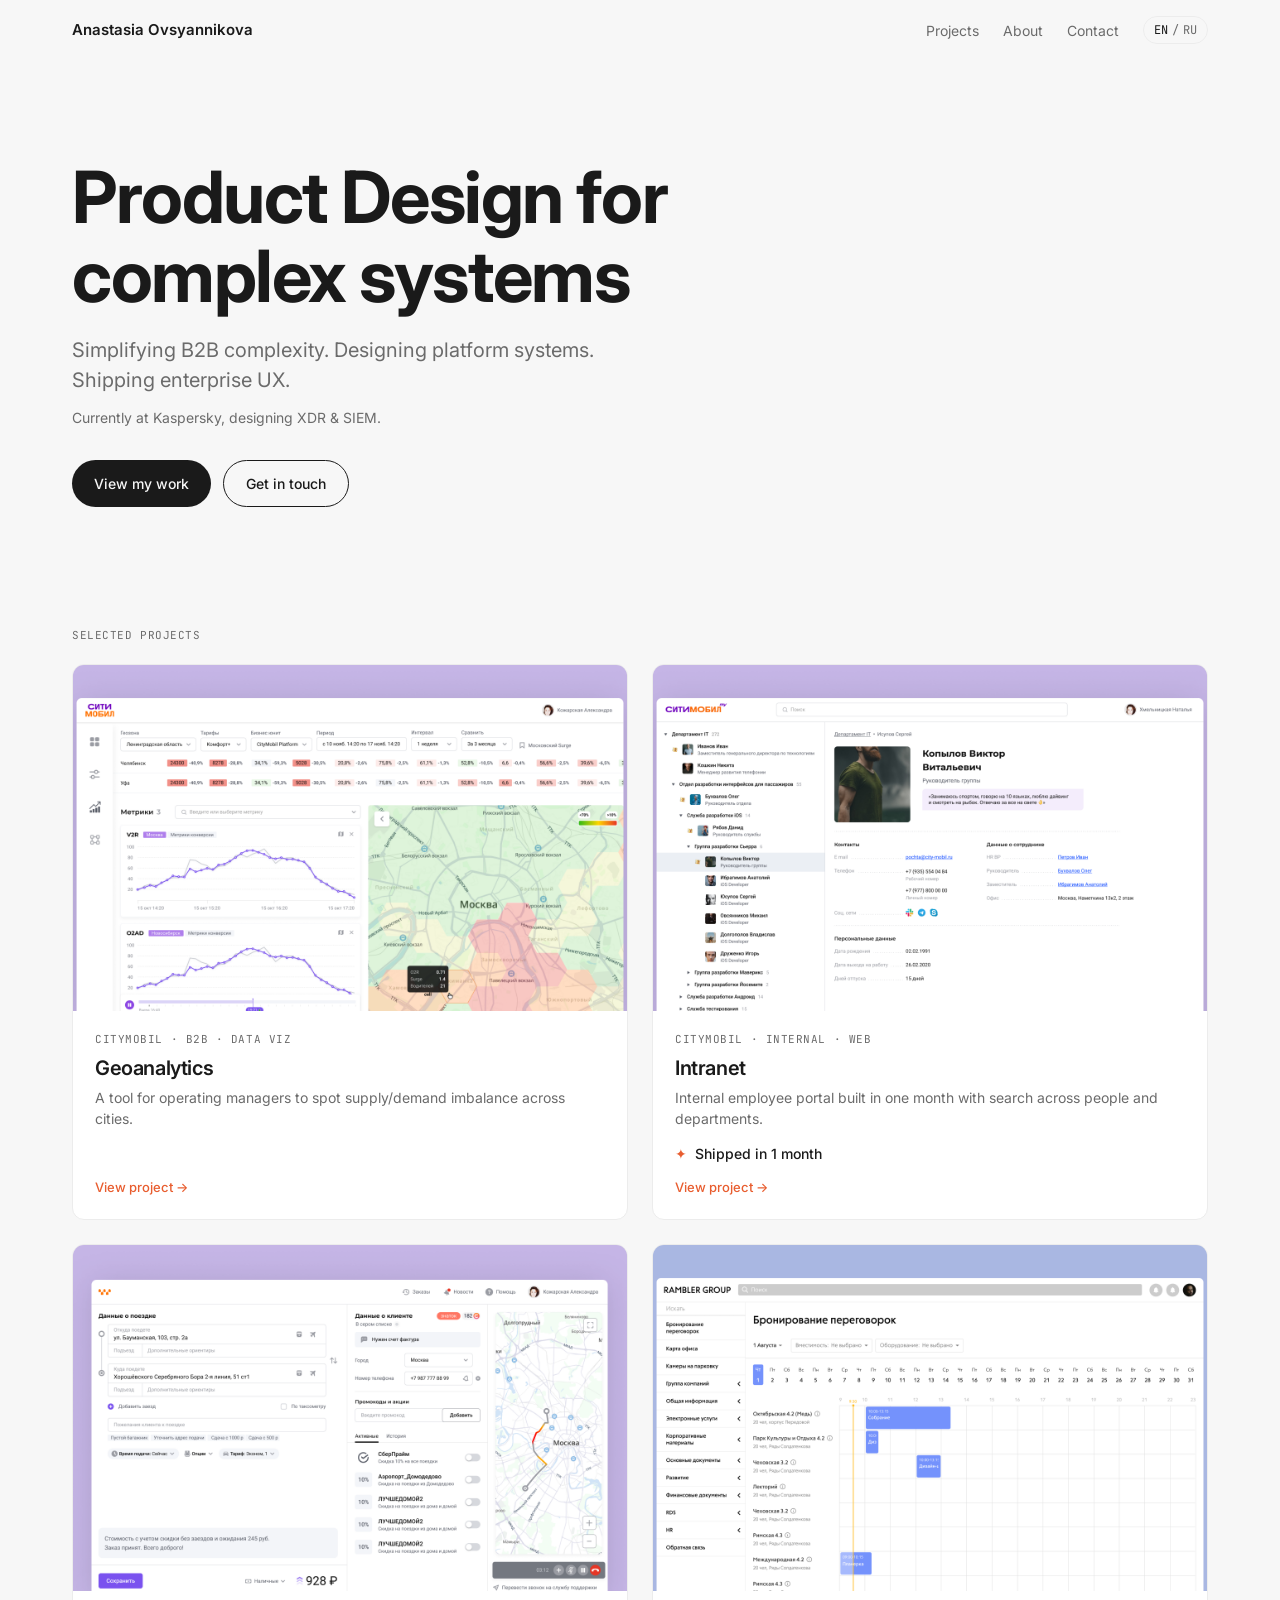
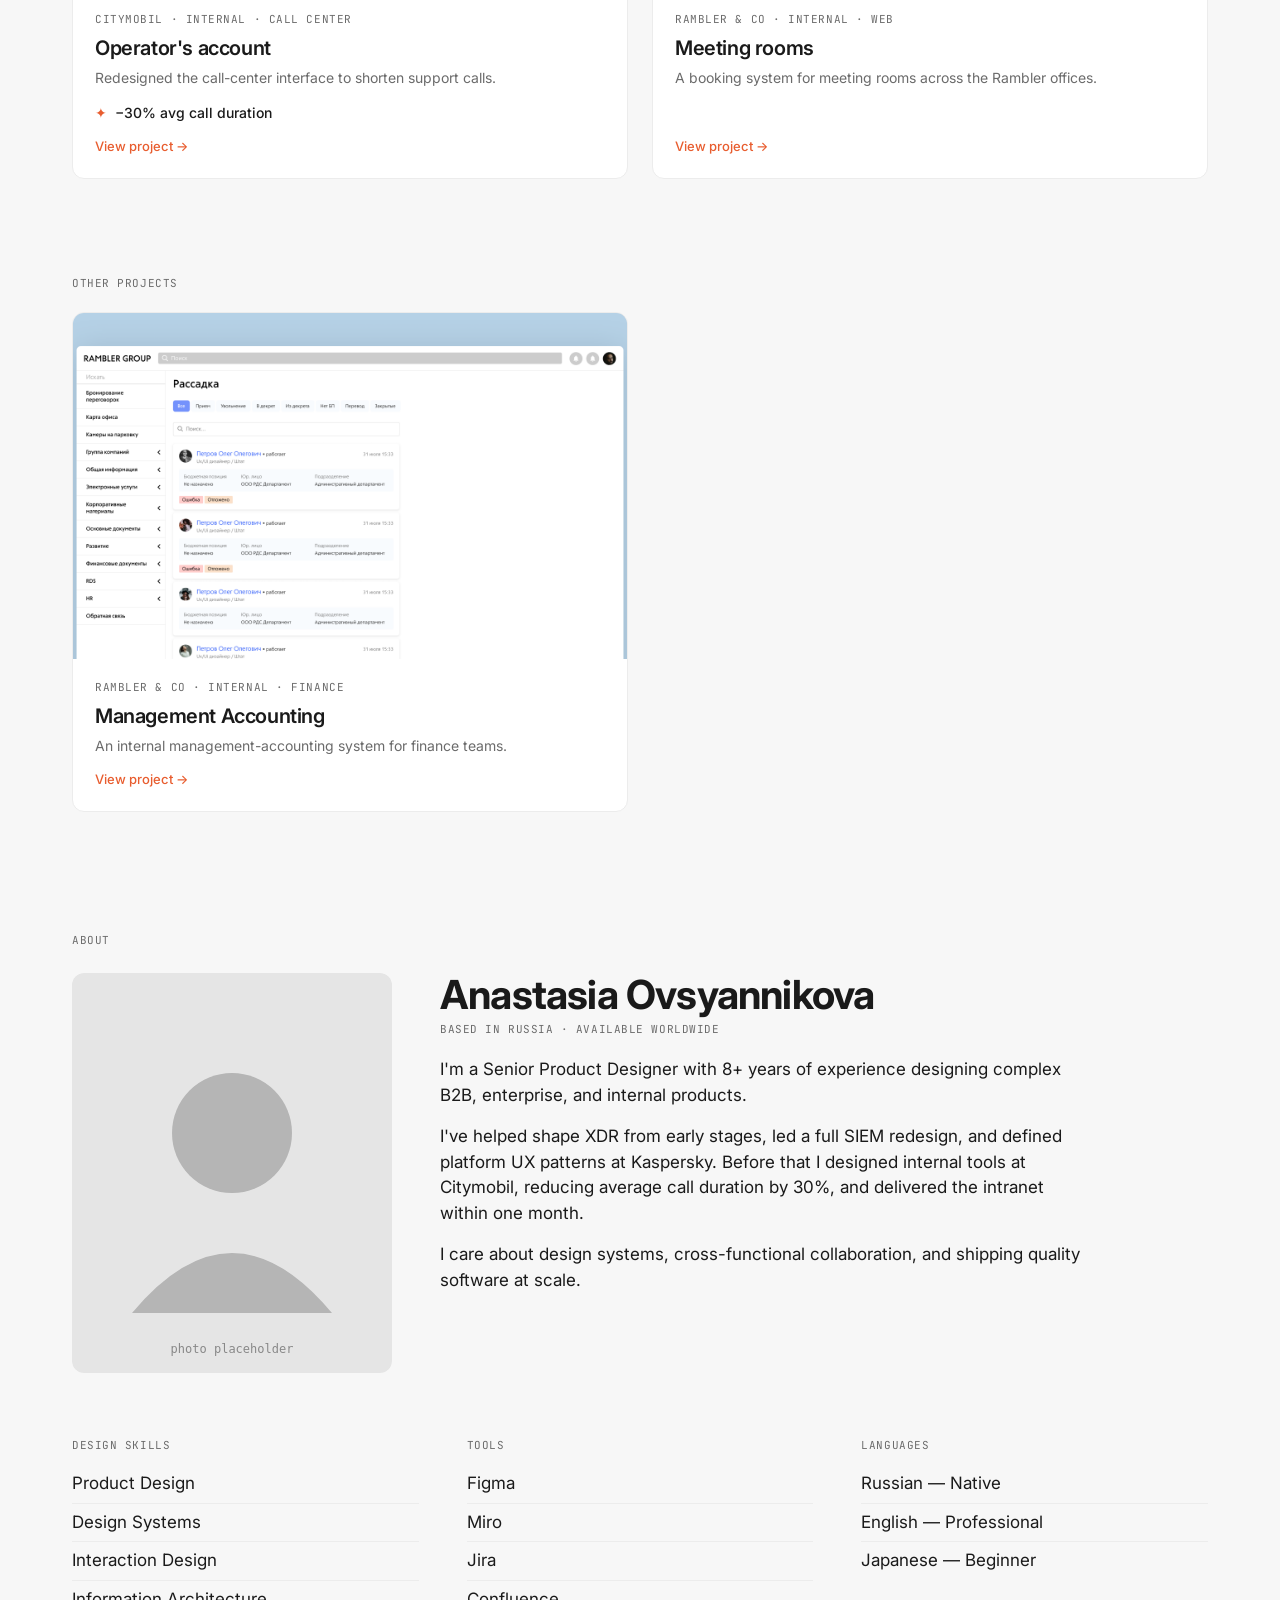
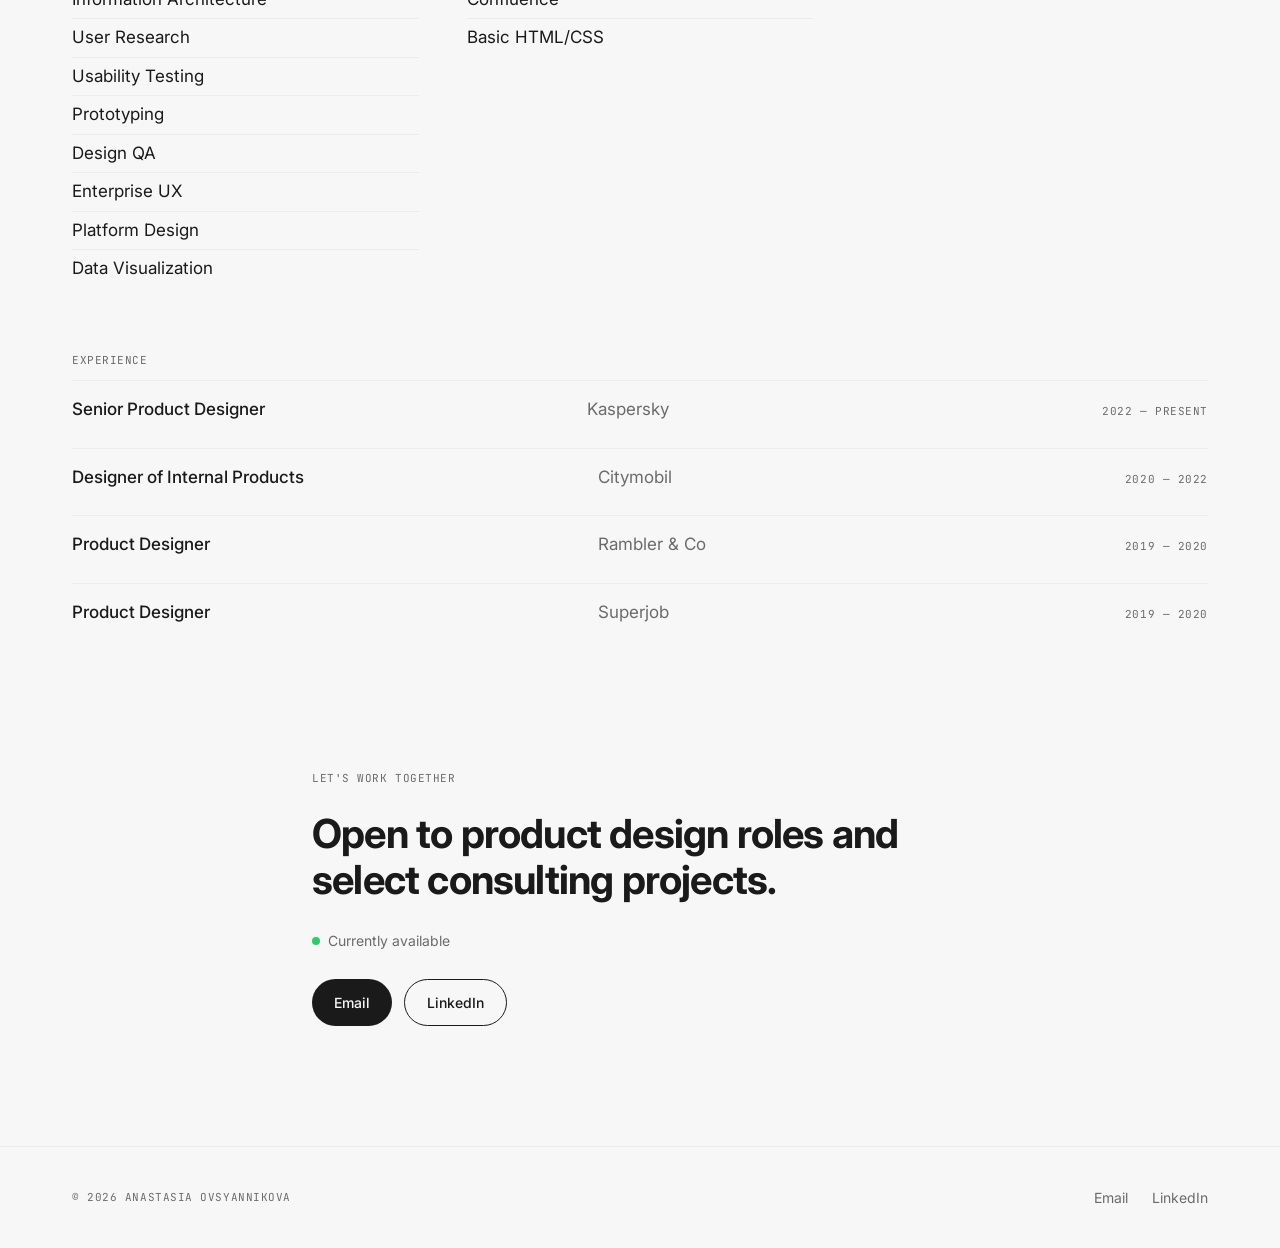
==== commit 4bb1d43e: "feat: accessibility focus styles and scroll reveal animations" ====
--- a/index.html
+++ b/index.html
@@ -35,7 +35,7 @@
   </header>
 
   <main>
-    <section class="hero container">
+    <section class="hero container" data-reveal>
       <h1 class="hero__title" data-i18n="hero.title">Product Design for complex systems</h1>
       <p class="hero__subtitle">
         <span data-i18n="hero.subtitle_1">Simplifying B2B complexity.</span>
@@ -49,7 +49,7 @@
       </div>
     </section>
 
-    <section id="projects" class="projects container">
+    <section id="projects" class="projects container" data-reveal>
       <p class="mono projects__label" data-i18n="projects.selected_label">Selected projects</p>
       <div class="projects__grid projects__grid--selected" id="selectedGrid" data-render="selected"></div>
 
@@ -57,7 +57,7 @@
       <div class="projects__grid projects__grid--other" id="otherGrid" data-render="other"></div>
     </section>
 
-    <section id="about" class="about container">
+    <section id="about" class="about container" data-reveal>
       <p class="mono" data-i18n="about.label">About</p>
       <div class="about__grid">
         <div class="about__photo">
@@ -136,7 +136,7 @@
       </div>
     </section>
 
-    <section id="contact" class="contact container">
+    <section id="contact" class="contact container" data-reveal>
       <p class="mono" data-i18n="contact.label">Let's work together</p>
       <p class="contact__blurb" data-i18n="contact.blurb">Open to product design roles and select consulting projects.</p>
       <p class="contact__status">
--- a/styles.css
+++ b/styles.css
@@ -666,3 +666,30 @@
   }
   .case__lead { font-size: 17px; }
 }
+
+/* ============================================================
+   Accessibility — focus styles
+   ============================================================ */
+:focus-visible {
+  outline: 2px solid var(--color-accent);
+  outline-offset: 3px;
+  border-radius: 4px;
+}
+
+/* ============================================================
+   Scroll reveal
+   ============================================================ */
+[data-reveal] {
+  opacity: 0;
+  transform: translateY(16px);
+  transition: opacity 0.5s ease, transform 0.5s ease;
+}
+
+[data-reveal].is-visible {
+  opacity: 1;
+  transform: translateY(0);
+}
+
+@media (prefers-reduced-motion: reduce) {
+  [data-reveal] { opacity: 1 !important; transform: none !important; }
+}
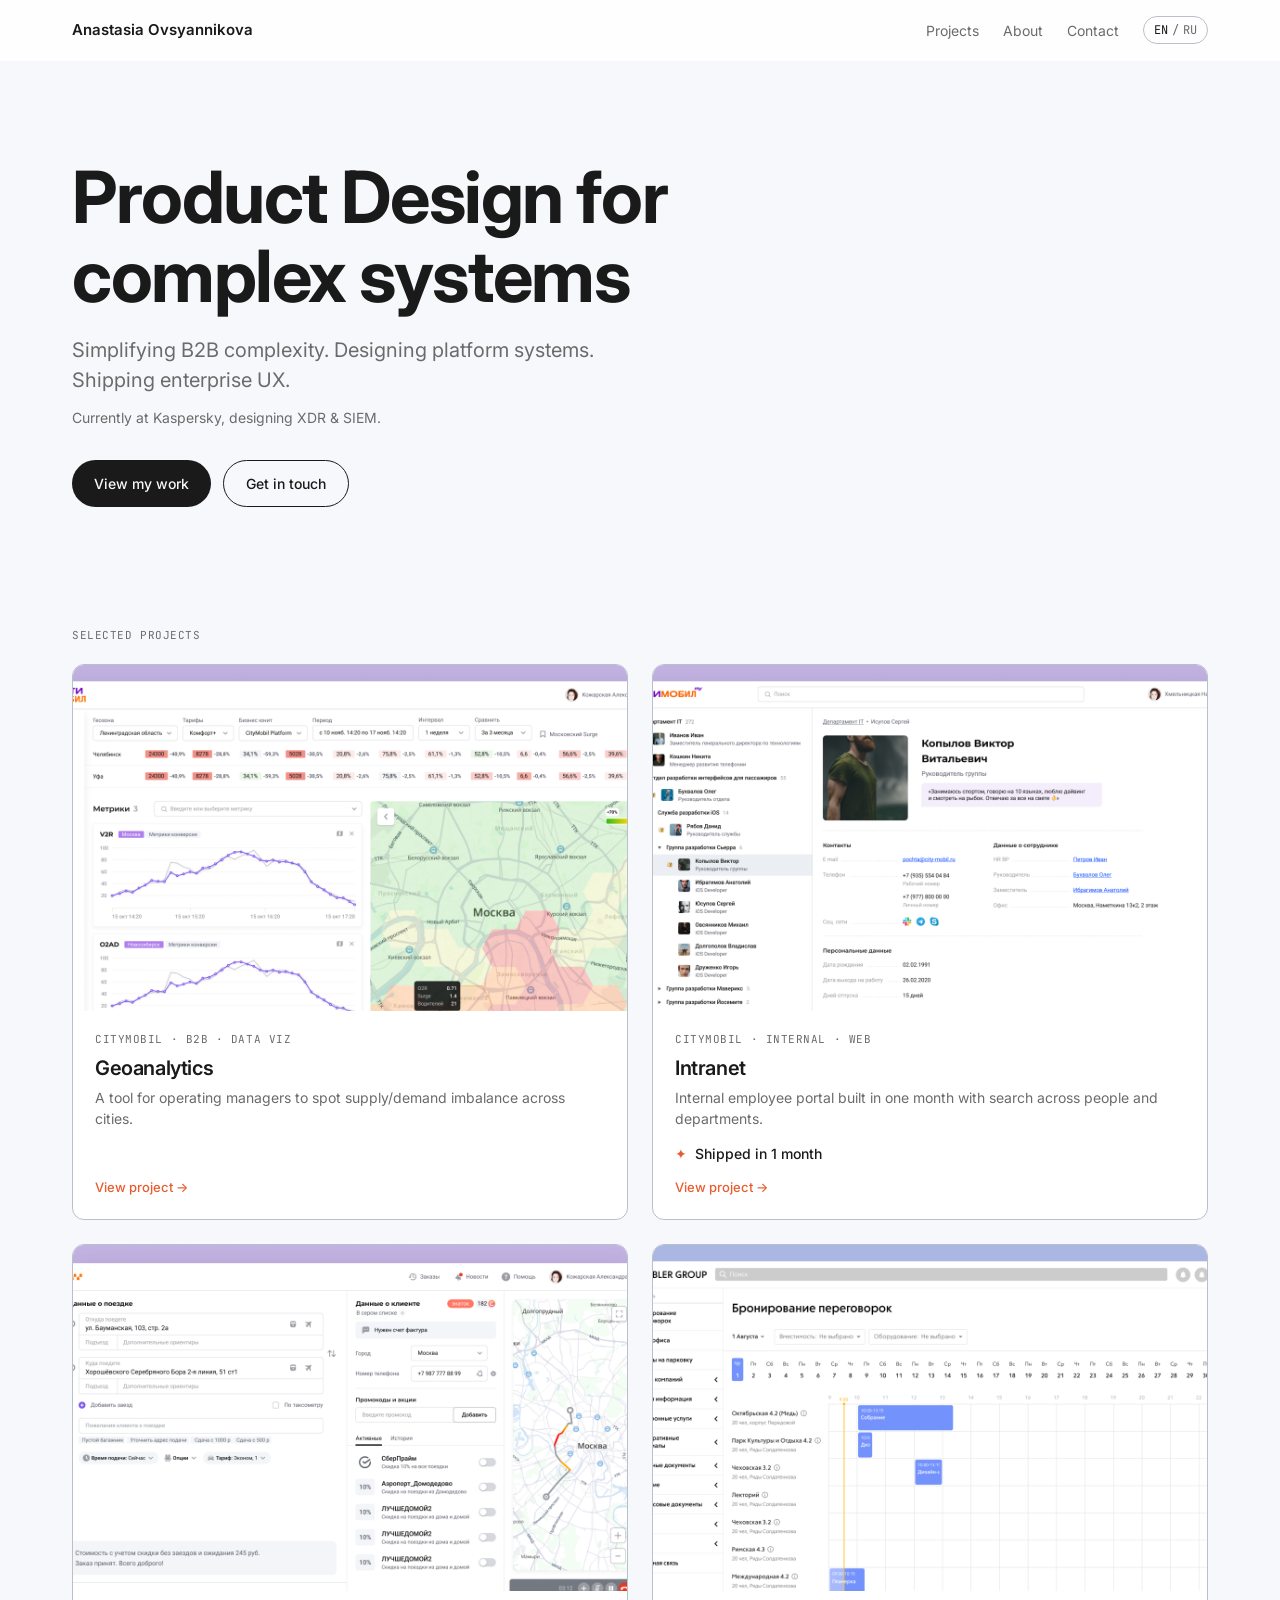
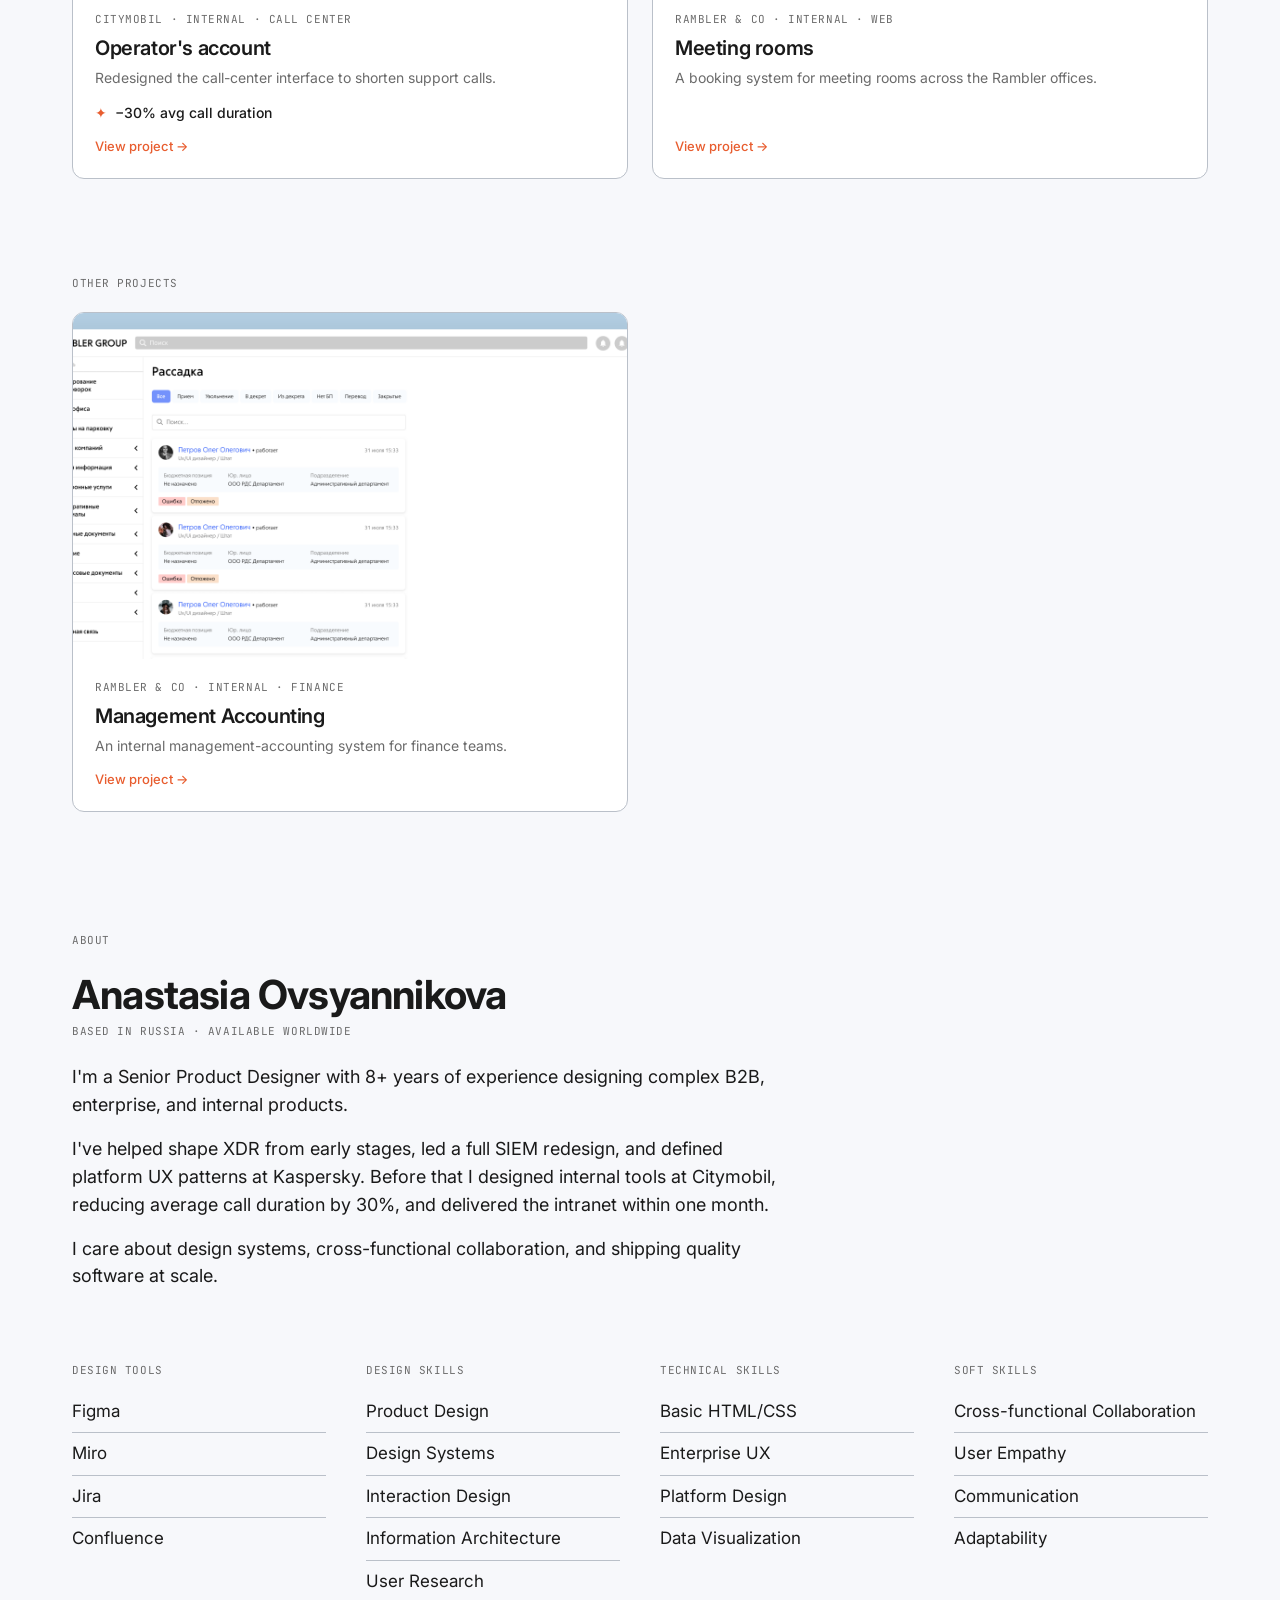
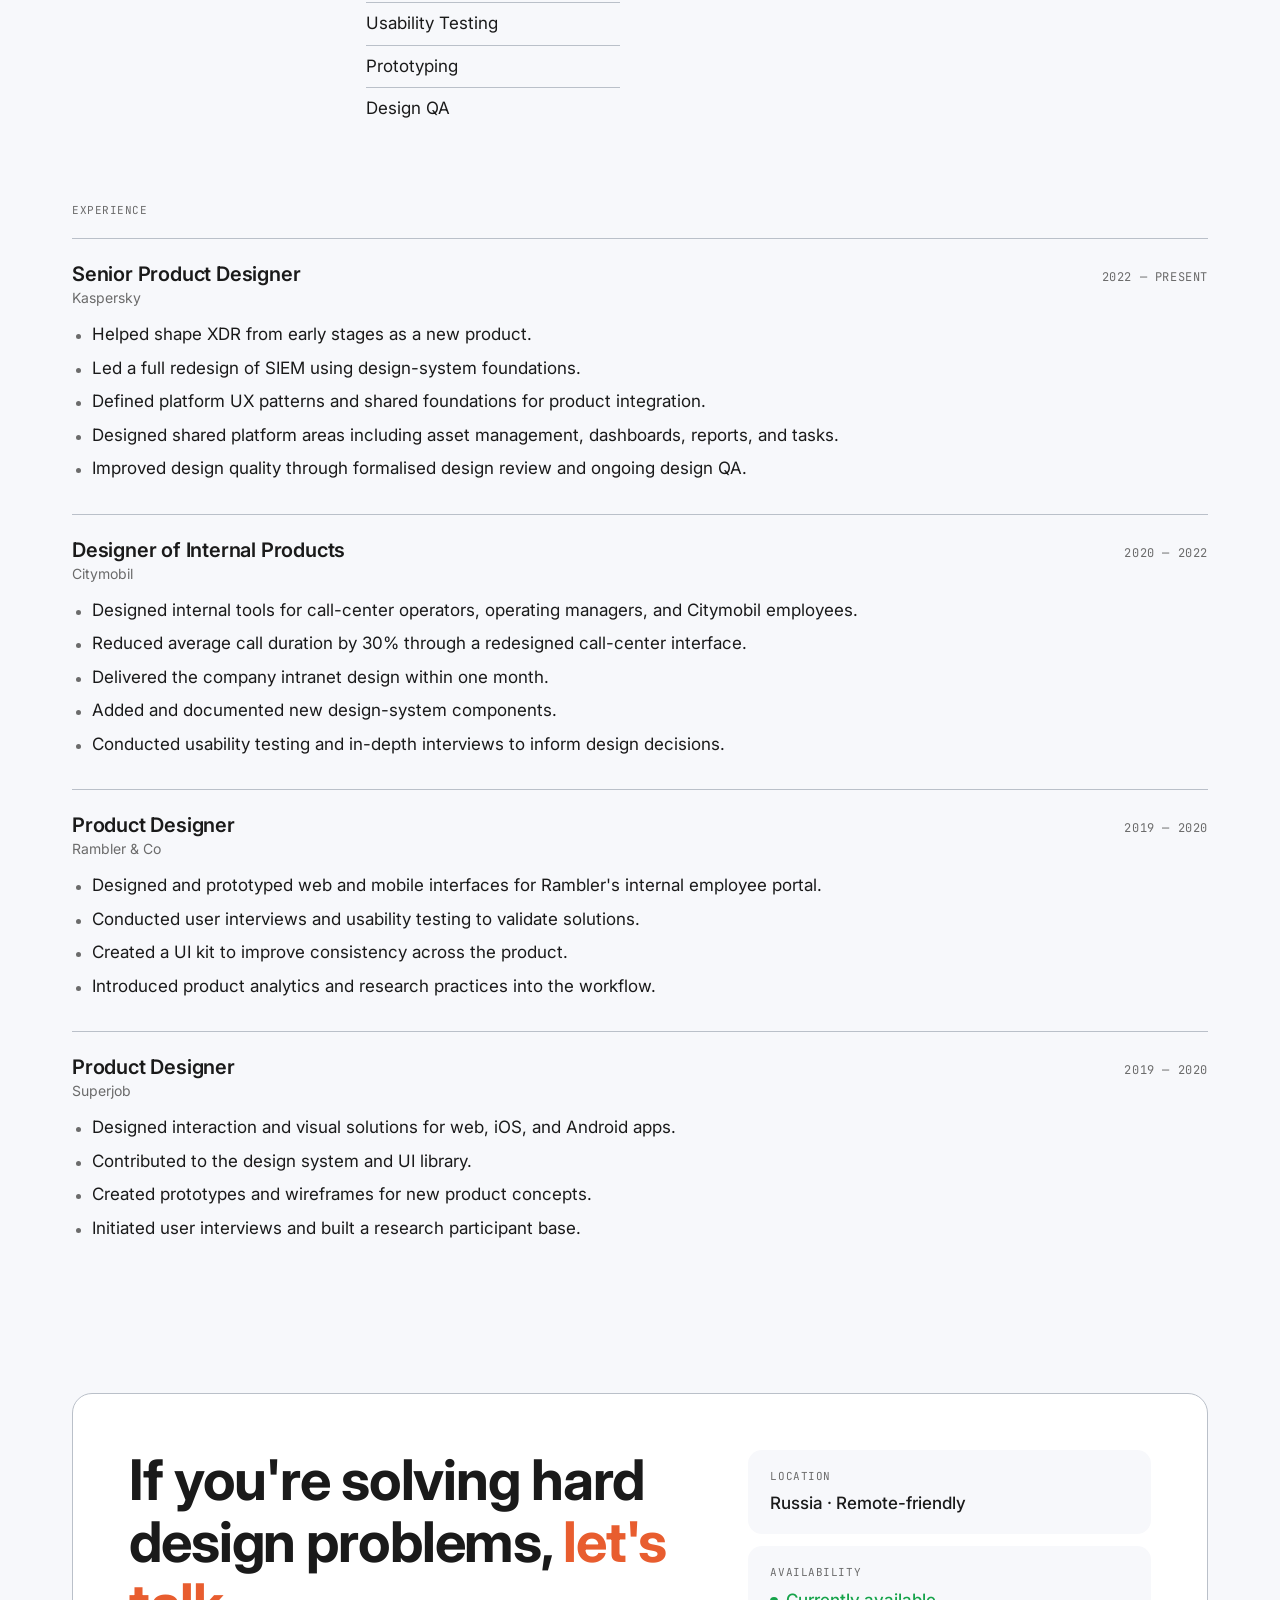
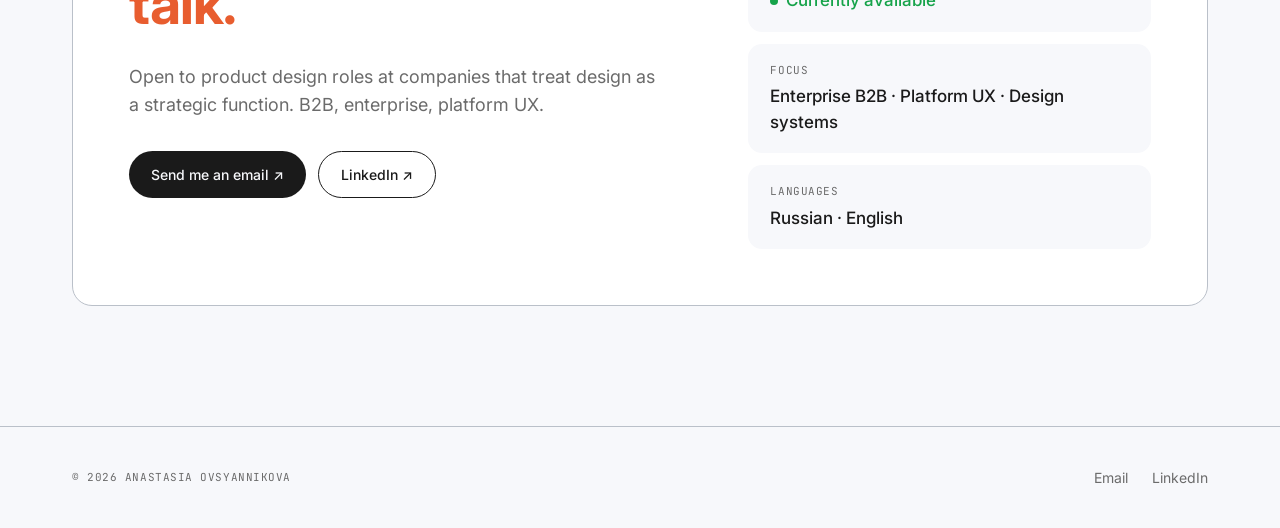
==== commit 21bbe50a: "feat: restyle colors, about, and contact sections - Colors: bg #F7F8FB, border #BAC0C9, header opaqu" ====
--- a/index.html
+++ b/index.html
@@ -9,8 +9,8 @@
   <meta property="og:type" content="website">
   <meta property="og:title" content="Anastasia Ovsyannikova — Product Designer">
   <meta property="og:description" content="Senior Product Designer with 8+ years designing complex B2B, enterprise, and internal products.">
-  <meta property="og:image" content="https://aovsyannikova.github.io/portfolio/images/og-image.png">
-  <meta property="og:url" content="https://aovsyannikova.github.io/portfolio/">
+  <meta property="og:image" content="https://nastyaovs2016-cloud.github.io/portfolio/images/og-image.png">
+  <meta property="og:url" content="https://nastyaovs2016-cloud.github.io/portfolio/">
   <meta name="twitter:card" content="summary_large_image">
   <link rel="preconnect" href="https://fonts.googleapis.com">
   <link rel="preconnect" href="https://fonts.gstatic.com" crossorigin>
@@ -59,22 +59,27 @@
 
     <section id="about" class="about container" data-reveal>
       <p class="mono" data-i18n="about.label">About</p>
-      <div class="about__grid">
-        <div class="about__photo">
-          <img src="images/avatar.svg" alt="Anastasia Ovsyannikova">
-        </div>
-        <div class="about__text">
-          <h2 class="about__name">Anastasia Ovsyannikova</h2>
-          <p class="about__location mono" data-i18n="about.location">Based in Russia · Available worldwide</p>
-          <p class="about__bio" data-i18n="about.bio_p1"></p>
-          <p class="about__bio" data-i18n="about.bio_p2"></p>
-          <p class="about__bio" data-i18n="about.bio_p3"></p>
-        </div>
+
+      <div class="about__intro">
+        <h2 class="about__name">Anastasia Ovsyannikova</h2>
+        <p class="about__location mono" data-i18n="about.location">Based in Russia · Available worldwide</p>
+        <p class="about__bio" data-i18n="about.bio_p1"></p>
+        <p class="about__bio" data-i18n="about.bio_p2"></p>
+        <p class="about__bio" data-i18n="about.bio_p3"></p>
       </div>
 
       <div class="about__skills">
         <div class="skill-block">
-          <p class="mono" data-i18n="about.skills_design">Design skills</p>
+          <p class="mono" data-i18n="about.skills_tools">Design Tools</p>
+          <ul>
+            <li>Figma</li>
+            <li>Miro</li>
+            <li>Jira</li>
+            <li>Confluence</li>
+          </ul>
+        </div>
+        <div class="skill-block">
+          <p class="mono" data-i18n="about.skills_design">Design Skills</p>
           <ul>
             <li>Product Design</li>
             <li>Design Systems</li>
@@ -84,68 +89,163 @@
             <li>Usability Testing</li>
             <li>Prototyping</li>
             <li>Design QA</li>
+          </ul>
+        </div>
+        <div class="skill-block">
+          <p class="mono" data-i18n="about.skills_technical">Technical Skills</p>
+          <ul>
+            <li>Basic HTML/CSS</li>
             <li>Enterprise UX</li>
             <li>Platform Design</li>
             <li>Data Visualization</li>
           </ul>
         </div>
         <div class="skill-block">
-          <p class="mono" data-i18n="about.skills_tools">Tools</p>
-          <ul>
-            <li>Figma</li>
-            <li>Miro</li>
-            <li>Jira</li>
-            <li>Confluence</li>
-            <li>Basic HTML/CSS</li>
-          </ul>
-        </div>
-        <div class="skill-block">
-          <p class="mono" data-i18n="about.skills_languages">Languages</p>
-          <ul>
-            <li>Russian — Native</li>
-            <li>English — Professional</li>
-            <li>Japanese — Beginner</li>
+          <p class="mono" data-i18n="about.skills_soft">Soft Skills</p>
+          <ul>
+            <li>Cross-functional Collaboration</li>
+            <li>User Empathy</li>
+            <li>Communication</li>
+            <li>Adaptability</li>
           </ul>
         </div>
       </div>
 
       <div class="about__experience">
         <p class="mono" data-i18n="about.experience_label">Experience</p>
-        <ol class="experience-list">
-          <li>
-            <span class="experience-list__role">Senior Product Designer</span>
-            <span class="experience-list__company">Kaspersky</span>
-            <span class="experience-list__years mono">2022 — Present</span>
-          </li>
-          <li>
-            <span class="experience-list__role">Designer of Internal Products</span>
-            <span class="experience-list__company">Citymobil</span>
-            <span class="experience-list__years mono">2020 — 2022</span>
-          </li>
-          <li>
-            <span class="experience-list__role">Product Designer</span>
-            <span class="experience-list__company">Rambler &amp; Co</span>
-            <span class="experience-list__years mono">2019 — 2020</span>
-          </li>
-          <li>
-            <span class="experience-list__role">Product Designer</span>
-            <span class="experience-list__company">Superjob</span>
-            <span class="experience-list__years mono">2019 — 2020</span>
-          </li>
-        </ol>
-      </div>
-    </section>
-
-    <section id="contact" class="contact container" data-reveal>
-      <p class="mono" data-i18n="contact.label">Let's work together</p>
-      <p class="contact__blurb" data-i18n="contact.blurb">Open to product design roles and select consulting projects.</p>
-      <p class="contact__status">
-        <span class="contact__status-dot" aria-hidden="true"></span>
-        <span data-i18n="contact.status_available">Currently available</span>
-      </p>
-      <div class="contact__cta">
-        <a href="mailto:nastya.ovs2016@gmail.com?subject=Portfolio%20inquiry" class="btn btn--primary" data-i18n="contact.email_button">Email</a>
-        <a href="https://www.linkedin.com/in/aovsyannikova/" target="_blank" rel="noopener" class="btn btn--outline" data-i18n="contact.linkedin_button">LinkedIn</a>
+
+        <article class="experience-item">
+          <header class="experience-item__header">
+            <div>
+              <h3 class="experience-item__role" data-lang-content>
+                <span data-lang="en">Senior Product Designer</span>
+                <span data-lang="ru">Senior Product Designer</span>
+              </h3>
+              <p class="experience-item__company">Kaspersky</p>
+            </div>
+            <span class="experience-item__years mono">2022 — Present</span>
+          </header>
+          <ul class="experience-item__bullets" data-lang-content>
+            <li data-lang="en">Helped shape XDR from early stages as a new product.</li>
+            <li data-lang="ru">Помогала запускать XDR с ранних стадий как новый продукт.</li>
+            <li data-lang="en">Led a full redesign of SIEM using design-system foundations.</li>
+            <li data-lang="ru">Вела полный редизайн SIEM на основе дизайн-системы.</li>
+            <li data-lang="en">Defined platform UX patterns and shared foundations for product integration.</li>
+            <li data-lang="ru">Определяла UX-паттерны платформы и общие основания для интеграции продуктов.</li>
+            <li data-lang="en">Designed shared platform areas including asset management, dashboards, reports, and tasks.</li>
+            <li data-lang="ru">Проектировала общие платформенные разделы: управление активами, дашборды, отчёты, задачи.</li>
+            <li data-lang="en">Improved design quality through formalised design review and ongoing design QA.</li>
+            <li data-lang="ru">Улучшала качество дизайна через формализованный design review и постоянный design QA.</li>
+          </ul>
+        </article>
+
+        <article class="experience-item">
+          <header class="experience-item__header">
+            <div>
+              <h3 class="experience-item__role" data-lang-content>
+                <span data-lang="en">Designer of Internal Products</span>
+                <span data-lang="ru">Дизайнер внутренних продуктов</span>
+              </h3>
+              <p class="experience-item__company">Citymobil</p>
+            </div>
+            <span class="experience-item__years mono">2020 — 2022</span>
+          </header>
+          <ul class="experience-item__bullets" data-lang-content>
+            <li data-lang="en">Designed internal tools for call-center operators, operating managers, and Citymobil employees.</li>
+            <li data-lang="ru">Проектировала внутренние инструменты для операторов колл-центра, операционных менеджеров и сотрудников.</li>
+            <li data-lang="en">Reduced average call duration by 30% through a redesigned call-center interface.</li>
+            <li data-lang="ru">Снизила среднюю длительность звонка на 30% через редизайн интерфейса колл-центра.</li>
+            <li data-lang="en">Delivered the company intranet design within one month.</li>
+            <li data-lang="ru">Спроектировала корпоративный интранет за один месяц.</li>
+            <li data-lang="en">Added and documented new design-system components.</li>
+            <li data-lang="ru">Добавляла и документировала новые компоненты дизайн-системы.</li>
+            <li data-lang="en">Conducted usability testing and in-depth interviews to inform design decisions.</li>
+            <li data-lang="ru">Проводила usability-тестирование и глубинные интервью для дизайн-решений.</li>
+          </ul>
+        </article>
+
+        <article class="experience-item">
+          <header class="experience-item__header">
+            <div>
+              <h3 class="experience-item__role" data-lang-content>
+                <span data-lang="en">Product Designer</span>
+                <span data-lang="ru">Продуктовый дизайнер</span>
+              </h3>
+              <p class="experience-item__company">Rambler &amp; Co</p>
+            </div>
+            <span class="experience-item__years mono">2019 — 2020</span>
+          </header>
+          <ul class="experience-item__bullets" data-lang-content>
+            <li data-lang="en">Designed and prototyped web and mobile interfaces for Rambler's internal employee portal.</li>
+            <li data-lang="ru">Проектировала и прототипировала веб и мобильные интерфейсы внутреннего портала сотрудников Рамблера.</li>
+            <li data-lang="en">Conducted user interviews and usability testing to validate solutions.</li>
+            <li data-lang="ru">Проводила интервью и юзабилити-тесты для валидации решений.</li>
+            <li data-lang="en">Created a UI kit to improve consistency across the product.</li>
+            <li data-lang="ru">Создала UI-кит для согласованности продукта.</li>
+            <li data-lang="en">Introduced product analytics and research practices into the workflow.</li>
+            <li data-lang="ru">Внедрила продуктовую аналитику и исследовательские практики в процесс.</li>
+          </ul>
+        </article>
+
+        <article class="experience-item">
+          <header class="experience-item__header">
+            <div>
+              <h3 class="experience-item__role" data-lang-content>
+                <span data-lang="en">Product Designer</span>
+                <span data-lang="ru">Продуктовый дизайнер</span>
+              </h3>
+              <p class="experience-item__company">Superjob</p>
+            </div>
+            <span class="experience-item__years mono">2019 — 2020</span>
+          </header>
+          <ul class="experience-item__bullets" data-lang-content>
+            <li data-lang="en">Designed interaction and visual solutions for web, iOS, and Android apps.</li>
+            <li data-lang="ru">Проектировала взаимодействие и визуал для веб, iOS и Android приложений.</li>
+            <li data-lang="en">Contributed to the design system and UI library.</li>
+            <li data-lang="ru">Вносила вклад в дизайн-систему и UI-библиотеку.</li>
+            <li data-lang="en">Created prototypes and wireframes for new product concepts.</li>
+            <li data-lang="ru">Создавала прототипы и вайрфреймы для новых продуктовых концепций.</li>
+            <li data-lang="en">Initiated user interviews and built a research participant base.</li>
+            <li data-lang="ru">Инициировала пользовательские интервью и собирала базу респондентов.</li>
+          </ul>
+        </article>
+      </div>
+    </section>
+
+    <section id="contact" class="contact-card container" data-reveal>
+      <div class="contact-card__inner">
+        <div class="contact-card__left">
+          <h2 class="contact-card__title" data-lang-content>
+            <span data-lang="en">If you're solving hard design problems, <em>let's talk.</em></span>
+            <span data-lang="ru">Если вы решаете сложные дизайн-задачи, <em>давайте поговорим.</em></span>
+          </h2>
+          <p class="contact-card__blurb" data-i18n="contact.blurb">Open to product design roles at companies that treat design as a strategic function. B2B, enterprise, platform UX.</p>
+          <div class="contact-card__cta">
+            <a href="mailto:nastya.ovs2016@gmail.com?subject=Portfolio%20inquiry" class="btn btn--primary" data-i18n="contact.email_button">Send me an email ↗</a>
+            <a href="https://www.linkedin.com/in/aovsyannikova/" target="_blank" rel="noopener" class="btn btn--outline" data-i18n="contact.linkedin_button">LinkedIn ↗</a>
+          </div>
+        </div>
+        <div class="contact-card__right">
+          <div class="contact-tile">
+            <p class="mono" data-i18n="contact.tile_location">Location</p>
+            <p class="contact-tile__value" data-i18n="contact.tile_location_value">Russia · Remote-friendly</p>
+          </div>
+          <div class="contact-tile">
+            <p class="mono" data-i18n="contact.tile_availability">Availability</p>
+            <p class="contact-tile__value contact-tile__value--status">
+              <span class="contact__status-dot" aria-hidden="true"></span>
+              <span data-i18n="contact.status_available">Currently available</span>
+            </p>
+          </div>
+          <div class="contact-tile">
+            <p class="mono" data-i18n="contact.tile_focus">Focus</p>
+            <p class="contact-tile__value" data-i18n="contact.tile_focus_value">Enterprise B2B · Platform UX · Design systems</p>
+          </div>
+          <div class="contact-tile">
+            <p class="mono" data-i18n="contact.tile_languages">Languages</p>
+            <p class="contact-tile__value" data-i18n="contact.tile_languages_value">Russian · English</p>
+          </div>
+        </div>
       </div>
     </section>
   </main>
--- a/styles.css
+++ b/styles.css
@@ -3,12 +3,12 @@
    ============================================================ */
 :root {
   /* Colors */
-  --color-bg: #F7F7F7;
+  --color-bg: #F7F8FB;
   --color-surface: #FFFFFF;
   --color-text: #1A1A1A;
   --color-text-muted: #6B6B6B;
   --color-accent: #E85D2F;
-  --color-border: #ECECEC;
+  --color-border: #BAC0C9;
 
   /* Typography */
   --font-sans: 'Inter', system-ui, -apple-system, sans-serif;
@@ -122,7 +122,7 @@
   position: sticky;
   top: 0;
   z-index: 100;
-  background: rgba(247, 247, 247, 0.85);
+  background: rgba(254, 254, 254, 1);
   backdrop-filter: blur(8px);
   -webkit-backdrop-filter: blur(8px);
   border-bottom: 0.5px solid transparent;
@@ -308,7 +308,7 @@
 
 .card__cover {
   aspect-ratio: 16 / 10;
-  background: linear-gradient(135deg, #EFEFEF, #DCDCDC);
+  background: #FFFFFF;
   overflow: hidden;
 }
 
@@ -316,11 +316,13 @@
   width: 100%;
   height: 100%;
   object-fit: cover;
+  transform: scale(1.12);
+  transform-origin: center center;
   transition: transform 0.3s ease;
 }
 
 .card:hover .card__cover img {
-  transform: scale(1.02);
+  transform: scale(1.17);
 }
 
 .card__body {
@@ -388,46 +390,32 @@
   margin-bottom: 24px;
 }
 
-.about__grid {
-  display: grid;
-  grid-template-columns: 320px 1fr;
-  gap: 48px;
-  align-items: start;
-  margin-bottom: 64px;
-}
-
-.about__photo {
-  border-radius: var(--radius-card);
-  overflow: hidden;
-  aspect-ratio: 4 / 5;
-  background: var(--color-surface);
-}
-
-.about__photo img {
-  width: 100%;
-  height: 100%;
-  object-fit: cover;
+.about__intro {
+  max-width: 800px;
+  margin-bottom: 72px;
 }
 
 .about__name {
   font-size: 40px;
-  margin-bottom: 4px;
+  margin-bottom: 6px;
 }
 
 .about__location {
-  margin-bottom: 20px;
+  margin-bottom: 24px;
 }
 
 .about__bio {
   margin-bottom: 16px;
-  max-width: 640px;
+  max-width: 720px;
+  font-size: 18px;
+  line-height: 1.55;
 }
 
 .about__skills {
   display: grid;
-  grid-template-columns: repeat(3, 1fr);
-  gap: 48px;
-  margin-bottom: 64px;
+  grid-template-columns: repeat(4, 1fr);
+  gap: 40px;
+  margin-bottom: 72px;
 }
 
 .skill-block ul {
@@ -436,7 +424,7 @@
 }
 
 .skill-block li {
-  padding: 6px 0;
+  padding: 8px 0;
   font-size: var(--size-body);
   border-top: 0.5px solid var(--color-border);
 }
@@ -446,92 +434,186 @@
 }
 
 .about__experience .mono {
-  margin-bottom: 12px;
-}
-
-.experience-list {
+  margin-bottom: 20px;
+}
+
+.experience-item {
+  padding: 24px 0;
+  border-top: 0.5px solid var(--color-border);
+}
+
+.experience-item:first-of-type {
+  border-top: 0.5px solid var(--color-border);
+}
+
+.experience-item__header {
+  display: flex;
+  justify-content: space-between;
+  align-items: baseline;
+  gap: 16px;
+  margin-bottom: 14px;
+  flex-wrap: wrap;
+}
+
+.experience-item__role {
+  font-size: 20px;
+  font-weight: 600;
+  letter-spacing: -0.01em;
+  margin-bottom: 2px;
+}
+
+.experience-item__company {
+  color: var(--color-text-muted);
+  font-size: var(--size-small);
+}
+
+.experience-item__years {
+  font-size: 12px;
+}
+
+.experience-item__bullets {
   list-style: none;
-}
-
-.experience-list li {
-  display: grid;
-  grid-template-columns: 1fr 1fr auto;
-  gap: 24px;
-  padding: 16px 0;
-  border-top: 0.5px solid var(--color-border);
-  align-items: baseline;
-}
-
-.experience-list__role {
-  font-weight: 500;
-}
-
-.experience-list__company {
-  color: var(--color-text-muted);
+  padding-left: 0;
+  max-width: 800px;
+}
+
+.experience-item__bullets li {
+  position: relative;
+  padding-left: 20px;
+  margin-bottom: 8px;
+  color: var(--color-text);
+  font-size: var(--size-body);
+  line-height: 1.5;
+}
+
+.experience-item__bullets li::before {
+  content: "";
+  position: absolute;
+  left: 4px;
+  top: 12px;
+  width: 5px;
+  height: 5px;
+  background: var(--color-text-muted);
+  border-radius: 50%;
+}
+
+@media (max-width: 991px) {
+  .about__skills {
+    grid-template-columns: repeat(2, 1fr);
+    gap: 32px;
+  }
 }
 
 @media (max-width: 767px) {
   .about { padding-bottom: var(--space-section-mobile); }
-  .about__grid {
-    grid-template-columns: 1fr;
-    gap: 24px;
-    margin-bottom: 40px;
-  }
-  .about__photo {
-    max-width: 240px;
-  }
   .about__name { font-size: 28px; }
+  .about__intro { margin-bottom: 48px; }
   .about__skills {
     grid-template-columns: 1fr;
     gap: 32px;
-    margin-bottom: 40px;
-  }
-  .experience-list li {
-    grid-template-columns: 1fr;
-    gap: 4px;
-  }
-}
-
-/* ============================================================
-   Contact
-   ============================================================ */
-.contact {
+    margin-bottom: 48px;
+  }
+}
+
+/* ============================================================
+   Contact card
+   ============================================================ */
+.contact-card {
   padding-bottom: var(--space-section);
-  max-width: 720px;
-}
-
-.contact > .mono {
-  margin-bottom: 24px;
-}
-
-.contact__blurb {
-  font-size: var(--size-section);
+}
+
+.contact-card__inner {
+  background: var(--color-surface);
+  border: 0.5px solid var(--color-border);
+  border-radius: 20px;
+  padding: 56px;
+  display: grid;
+  grid-template-columns: minmax(0, 1.4fr) minmax(0, 1fr);
+  gap: 56px;
+  align-items: start;
+}
+
+.contact-card__title {
+  font-size: clamp(36px, 4.5vw, 56px);
   font-weight: 700;
   letter-spacing: -0.02em;
-  line-height: 1.15;
-  margin-bottom: 24px;
-}
-
-.contact__status {
+  line-height: 1.1;
+  margin-bottom: 28px;
+  max-width: 640px;
+}
+
+.contact-card__title em {
+  color: var(--color-accent);
+  font-style: normal;
+  display: inline;
+}
+
+.contact-card__blurb {
+  font-size: 18px;
+  color: var(--color-text-muted);
+  line-height: 1.55;
+  max-width: 540px;
+  margin-bottom: 32px;
+}
+
+.contact-card__cta {
+  display: flex;
+  gap: 12px;
+  flex-wrap: wrap;
+}
+
+.contact-card__right {
+  display: grid;
+  gap: 12px;
+  align-content: start;
+}
+
+.contact-tile {
+  background: var(--color-bg);
+  border-radius: 14px;
+  padding: 18px 22px;
+}
+
+.contact-tile .mono {
+  margin-bottom: 6px;
+}
+
+.contact-tile__value {
+  font-size: 17px;
+  font-weight: 500;
+  color: var(--color-text);
+}
+
+.contact-tile__value--status {
   display: inline-flex;
   align-items: center;
   gap: 8px;
-  color: var(--color-text-muted);
-  margin-bottom: 28px;
-  font-size: var(--size-small);
+  color: #16A34A;
 }
 
 .contact__status-dot {
   width: 8px;
   height: 8px;
-  background: #2FCC66;
+  background: #16A34A;
   border-radius: 50%;
-}
-
-.contact__cta {
-  display: flex;
-  gap: 12px;
-  flex-wrap: wrap;
+  display: inline-block;
+}
+
+@media (max-width: 991px) {
+  .contact-card__inner {
+    padding: 40px;
+    grid-template-columns: 1fr;
+    gap: 40px;
+  }
+}
+
+@media (max-width: 767px) {
+  .contact-card { padding-bottom: var(--space-section-mobile); }
+  .contact-card__inner {
+    padding: 28px;
+    border-radius: 16px;
+  }
+  .contact-card__title { font-size: 32px; }
 }
 
 /* ============================================================
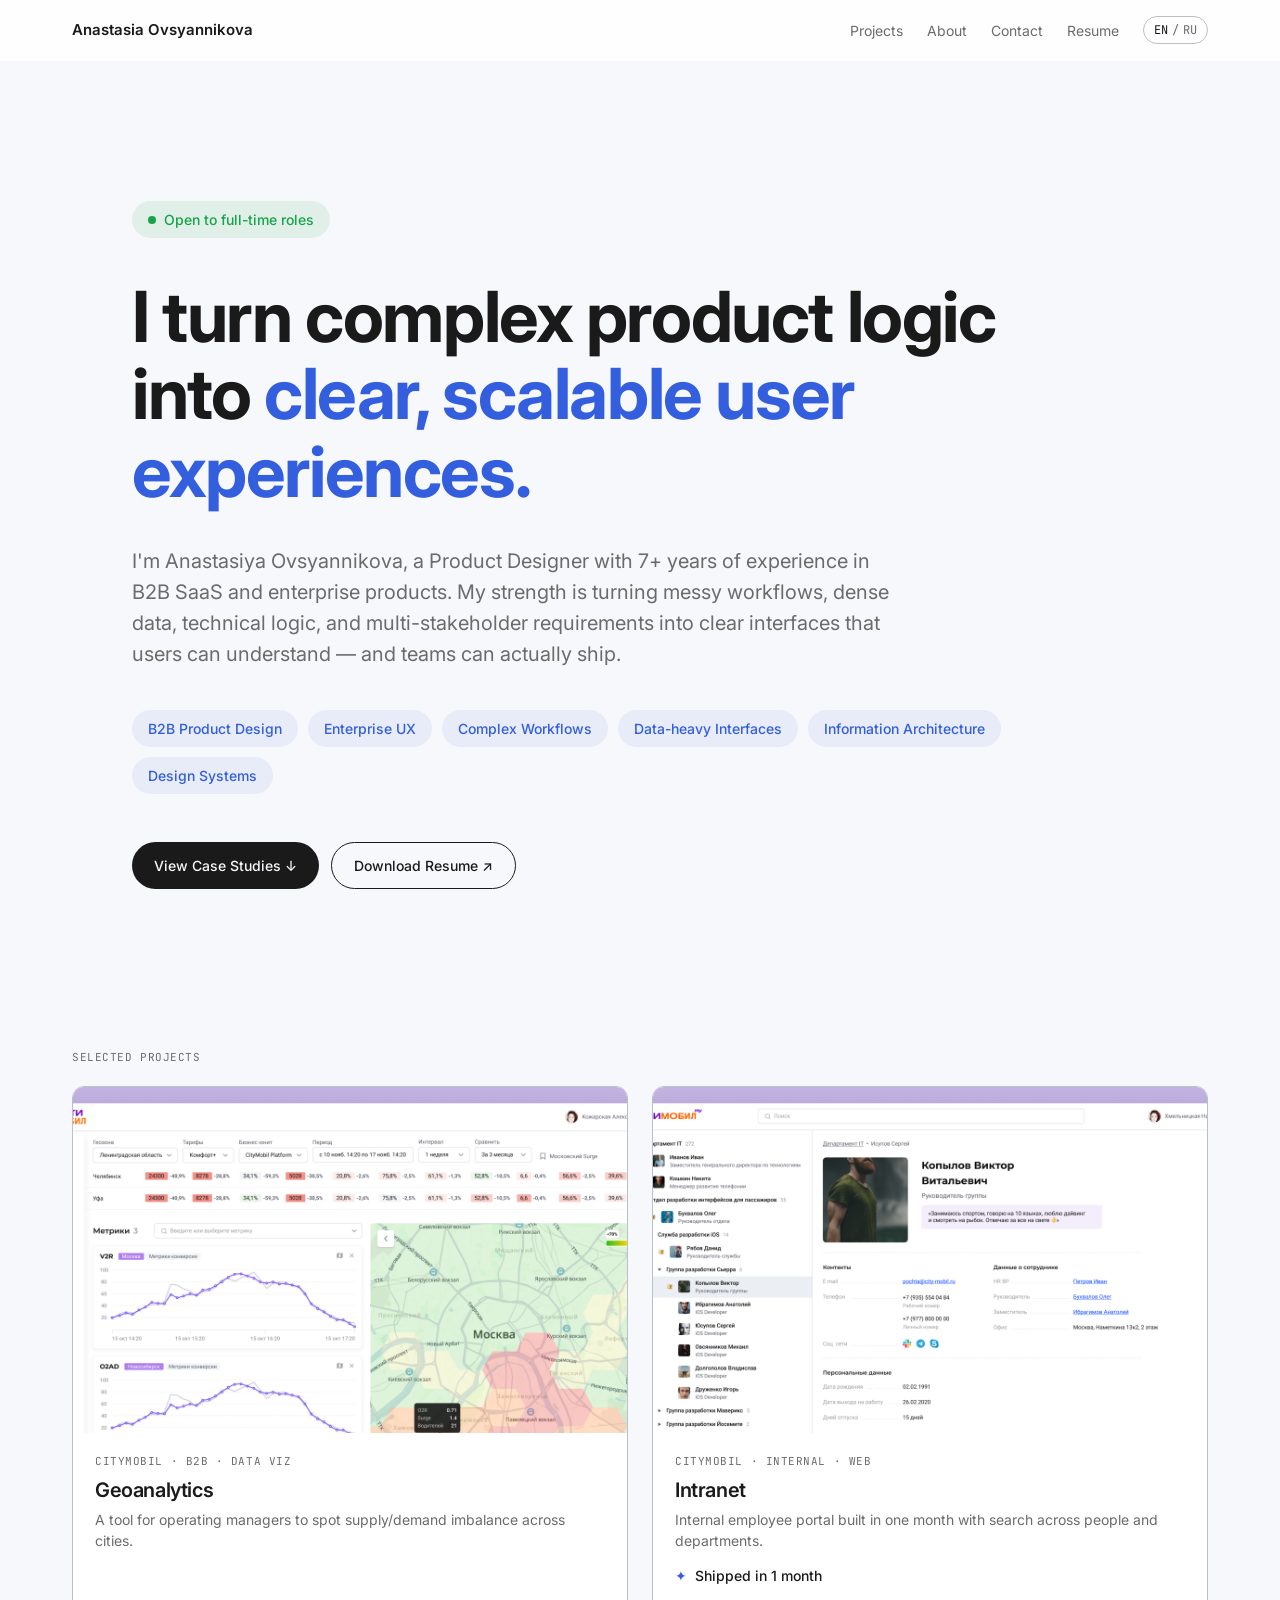
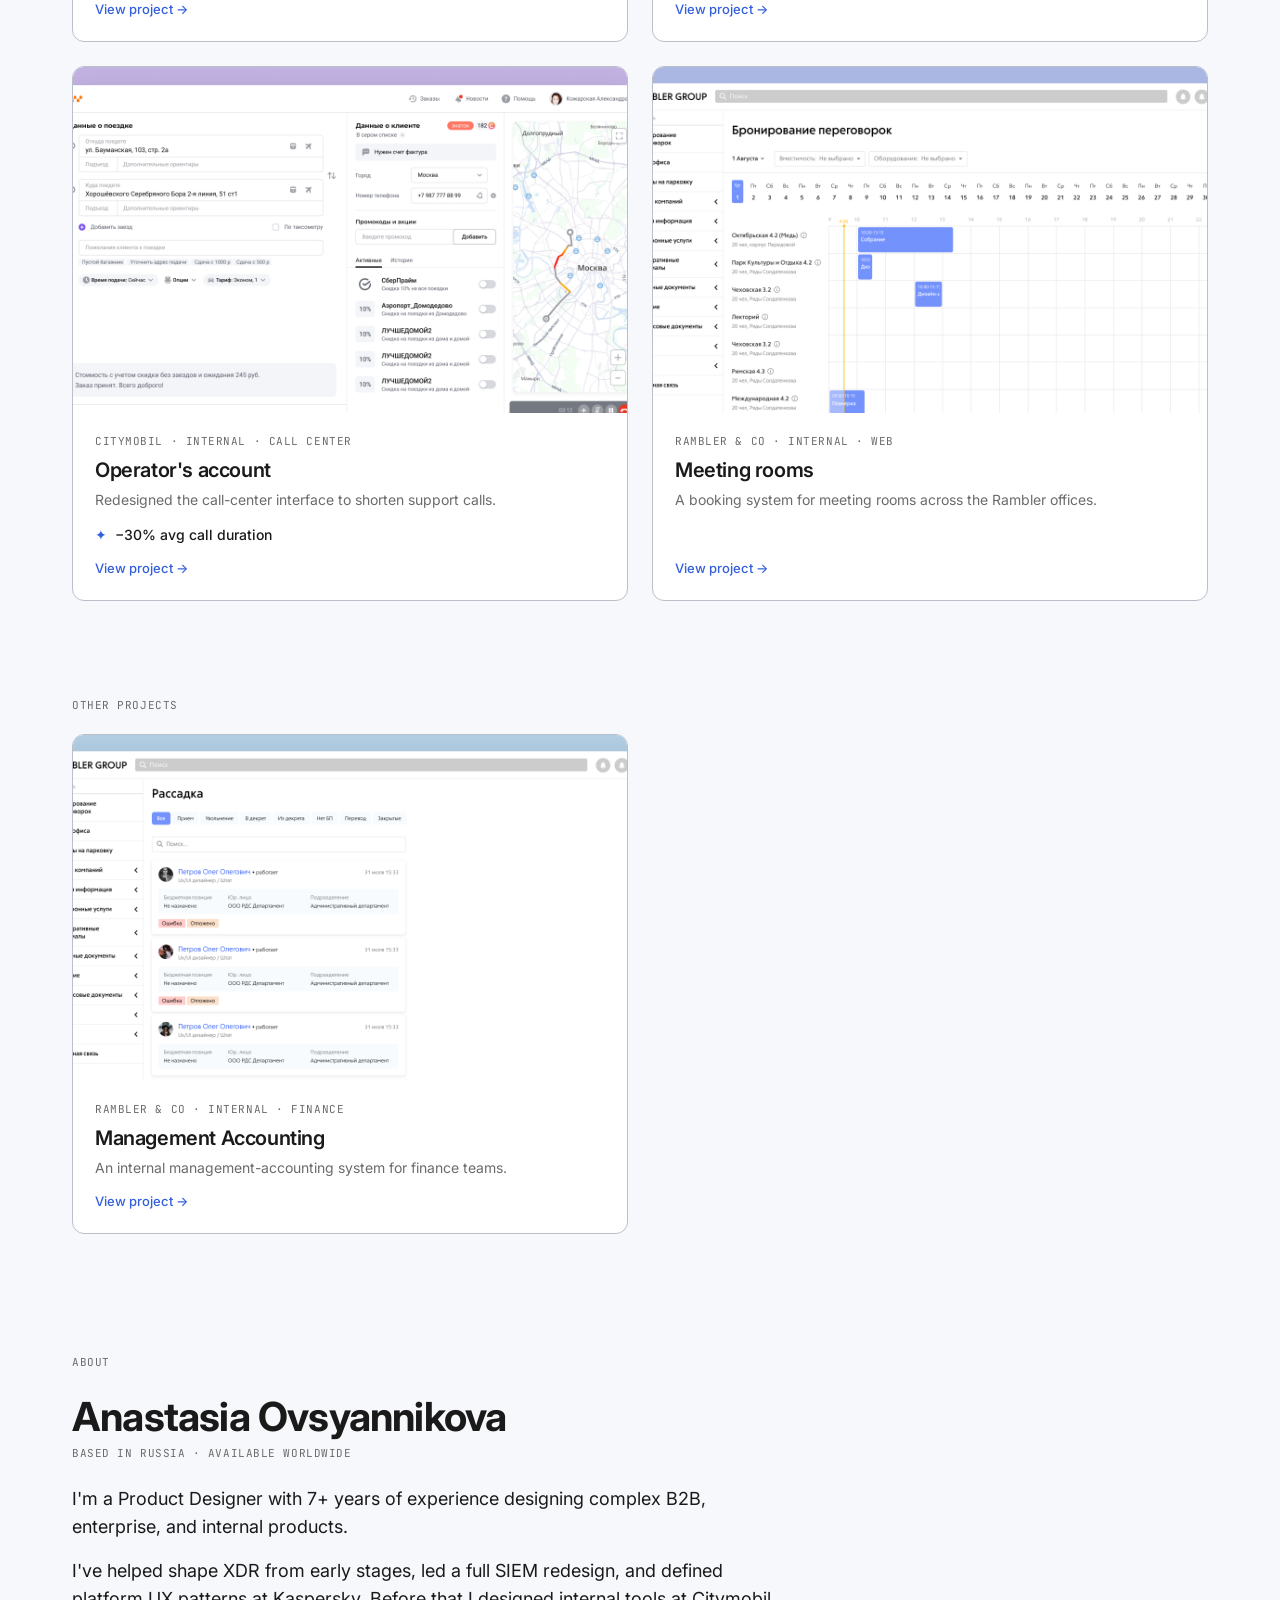
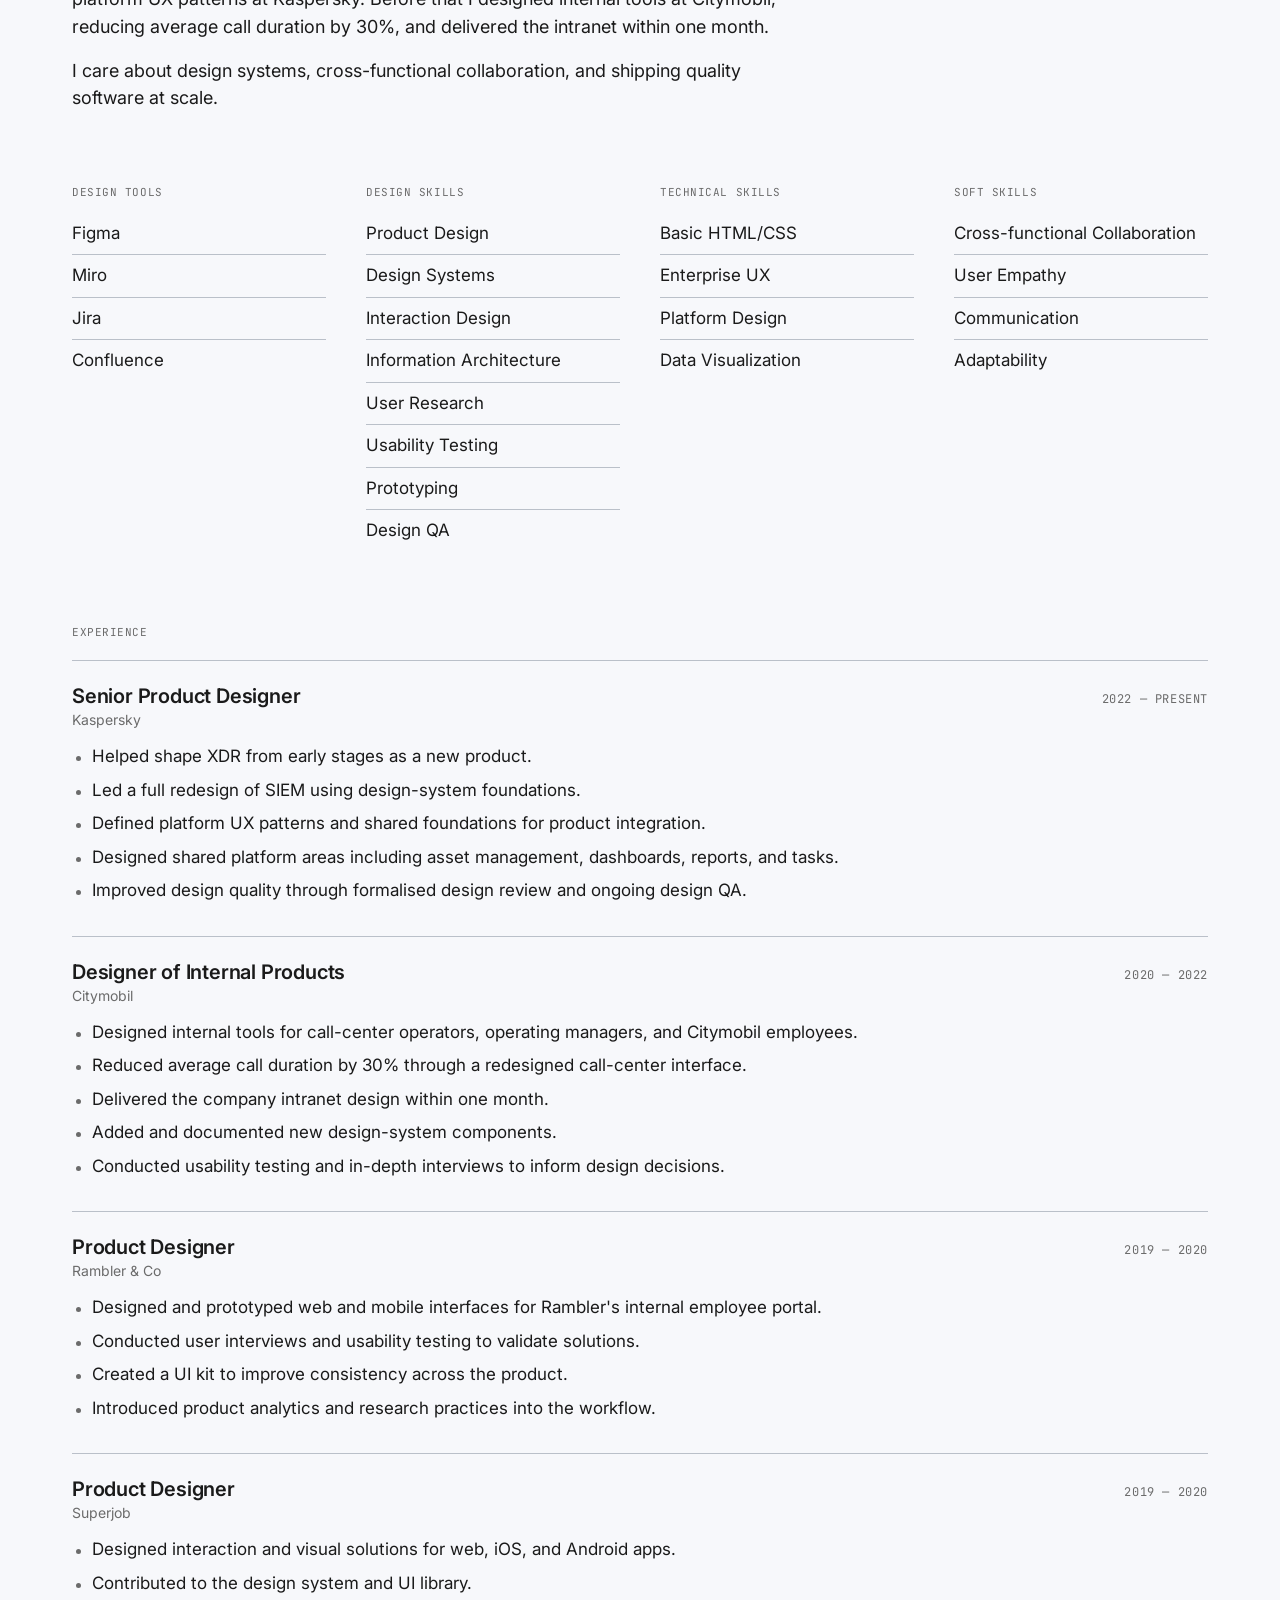
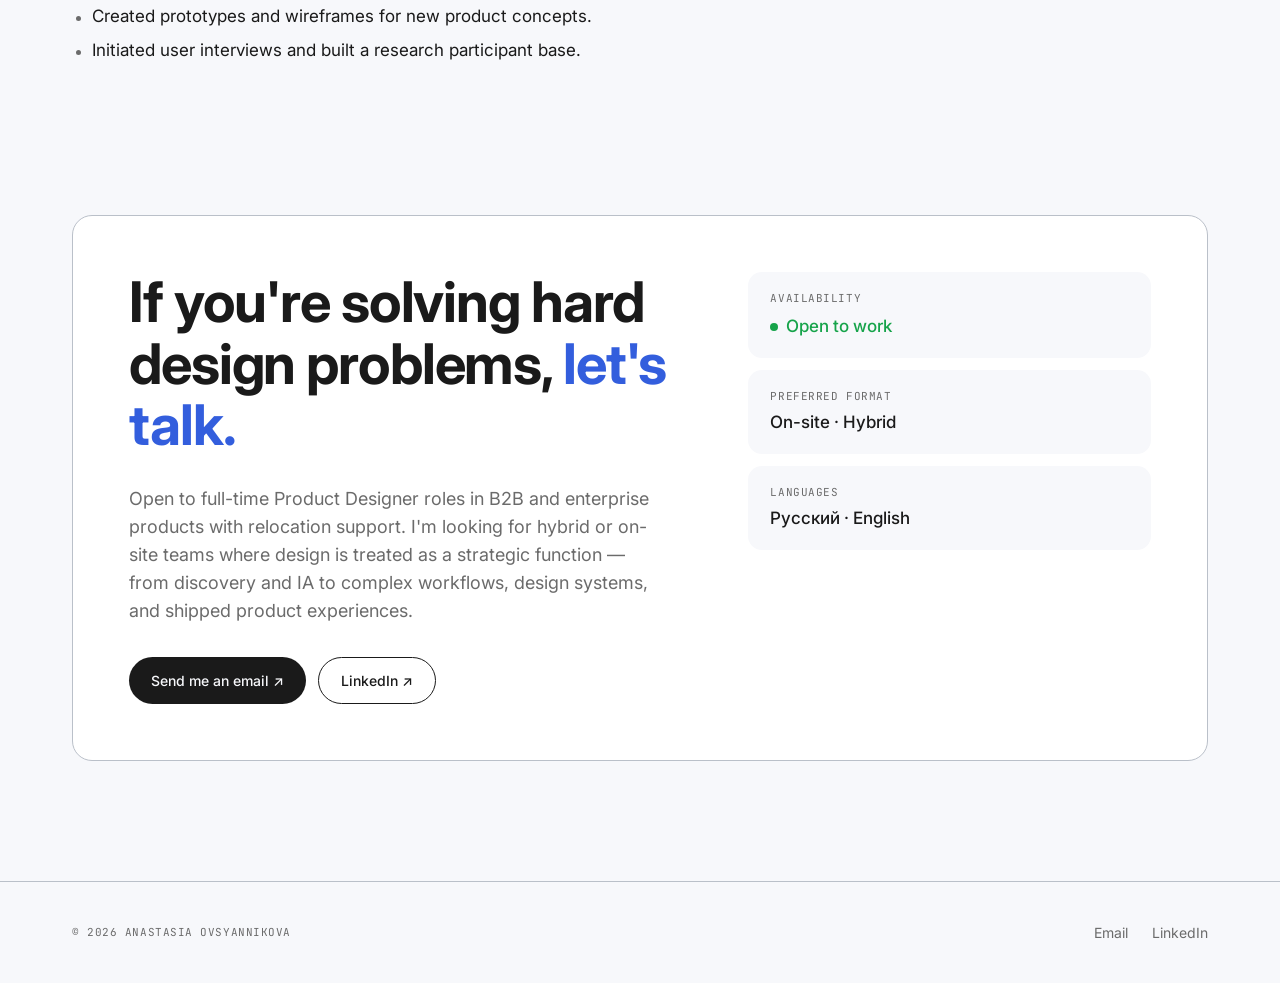
==== commit 122ac189: "feat: restyle hero (badge/tags), add Resume link, update contact tiles - Accent color changed to #33" ====
--- a/index.html
+++ b/index.html
@@ -25,6 +25,14 @@
         <a href="#projects" data-i18n="nav.projects">Projects</a>
         <a href="#about" data-i18n="nav.about">About</a>
         <a href="#contact" data-i18n="nav.contact">Contact</a>
+        <a href="Ovsyannikova_CV.pdf" download class="nav-resume" data-i18n="nav.resume">
+          <span>Resume</span>
+          <svg class="nav-resume__icon" width="14" height="14" viewBox="0 0 24 24" fill="none" stroke="currentColor" stroke-width="2" stroke-linecap="round" stroke-linejoin="round" aria-hidden="true">
+            <path d="M21 15v4a2 2 0 0 1-2 2H5a2 2 0 0 1-2-2v-4"/>
+            <polyline points="7 10 12 15 17 10"/>
+            <line x1="12" y1="15" x2="12" y2="3"/>
+          </svg>
+        </a>
         <button class="lang-toggle" id="langToggle" aria-label="Toggle language">
           <span class="lang-toggle__en" data-lang-btn="en">EN</span>
           <span class="lang-toggle__sep">/</span>
@@ -36,16 +44,26 @@
 
   <main>
     <section class="hero container" data-reveal>
-      <h1 class="hero__title" data-i18n="hero.title">Product Design for complex systems</h1>
-      <p class="hero__subtitle">
-        <span data-i18n="hero.subtitle_1">Simplifying B2B complexity.</span>
-        <span data-i18n="hero.subtitle_2">Designing platform systems.</span>
-        <span data-i18n="hero.subtitle_3">Shipping enterprise UX.</span>
-      </p>
-      <p class="hero__background mono" data-i18n="hero.background">Currently at Kaspersky, designing XDR & SIEM.</p>
+      <div class="hero__badge">
+        <span class="hero__badge-dot" aria-hidden="true"></span>
+        <span data-i18n="hero.badge">Open to full-time roles</span>
+      </div>
+      <h1 class="hero__title" data-lang-content>
+        <span data-lang="en">I turn complex product logic into <em>clear, scalable user experiences.</em></span>
+        <span data-lang="ru">Превращаю сложную продуктовую логику в <em>понятный масштабируемый пользовательский опыт.</em></span>
+      </h1>
+      <p class="hero__subtitle" data-i18n="hero.subtitle"></p>
+      <div class="hero__tags">
+        <span class="hero__tag">B2B Product Design</span>
+        <span class="hero__tag">Enterprise UX</span>
+        <span class="hero__tag">Complex Workflows</span>
+        <span class="hero__tag">Data-heavy Interfaces</span>
+        <span class="hero__tag">Information Architecture</span>
+        <span class="hero__tag">Design Systems</span>
+      </div>
       <div class="hero__cta">
-        <a href="#projects" class="btn btn--primary" data-i18n="hero.cta_primary">View my work</a>
-        <a href="mailto:nastya.ovs2016@gmail.com?subject=Portfolio%20inquiry" class="btn btn--outline" data-i18n="hero.cta_secondary">Get in touch</a>
+        <a href="#projects" class="btn btn--primary" data-i18n="hero.cta_primary">View Case Studies ↓</a>
+        <a href="Ovsyannikova_CV.pdf" download class="btn btn--outline" data-i18n="hero.cta_secondary">Download Resume ↗</a>
       </div>
     </section>
 
@@ -219,31 +237,27 @@
             <span data-lang="en">If you're solving hard design problems, <em>let's talk.</em></span>
             <span data-lang="ru">Если вы решаете сложные дизайн-задачи, <em>давайте поговорим.</em></span>
           </h2>
-          <p class="contact-card__blurb" data-i18n="contact.blurb">Open to product design roles at companies that treat design as a strategic function. B2B, enterprise, platform UX.</p>
+          <p class="contact-card__blurb" data-i18n="contact.blurb">Open to full-time Product Designer roles in B2B and enterprise products with relocation support. I'm looking for hybrid or on-site teams where design is treated as a strategic function — from discovery and IA to complex workflows, design systems, and shipped product experiences.</p>
           <div class="contact-card__cta">
             <a href="mailto:nastya.ovs2016@gmail.com?subject=Portfolio%20inquiry" class="btn btn--primary" data-i18n="contact.email_button">Send me an email ↗</a>
             <a href="https://www.linkedin.com/in/aovsyannikova/" target="_blank" rel="noopener" class="btn btn--outline" data-i18n="contact.linkedin_button">LinkedIn ↗</a>
           </div>
         </div>
         <div class="contact-card__right">
-          <div class="contact-tile">
-            <p class="mono" data-i18n="contact.tile_location">Location</p>
-            <p class="contact-tile__value" data-i18n="contact.tile_location_value">Russia · Remote-friendly</p>
-          </div>
           <div class="contact-tile">
             <p class="mono" data-i18n="contact.tile_availability">Availability</p>
             <p class="contact-tile__value contact-tile__value--status">
               <span class="contact__status-dot" aria-hidden="true"></span>
-              <span data-i18n="contact.status_available">Currently available</span>
+              <span data-i18n="contact.status_available">Open to work</span>
             </p>
           </div>
           <div class="contact-tile">
-            <p class="mono" data-i18n="contact.tile_focus">Focus</p>
-            <p class="contact-tile__value" data-i18n="contact.tile_focus_value">Enterprise B2B · Platform UX · Design systems</p>
+            <p class="mono" data-i18n="contact.tile_format">Preferred format</p>
+            <p class="contact-tile__value" data-i18n="contact.tile_format_value">On-site · Hybrid</p>
           </div>
           <div class="contact-tile">
             <p class="mono" data-i18n="contact.tile_languages">Languages</p>
-            <p class="contact-tile__value" data-i18n="contact.tile_languages_value">Russian · English</p>
+            <p class="contact-tile__value" data-i18n="contact.tile_languages_value">Русский · English</p>
           </div>
         </div>
       </div>
--- a/styles.css
+++ b/styles.css
@@ -7,7 +7,7 @@
   --color-surface: #FFFFFF;
   --color-text: #1A1A1A;
   --color-text-muted: #6B6B6B;
-  --color-accent: #E85D2F;
+  --color-accent: #335EDD;
   --color-border: #BAC0C9;
 
   /* Typography */
@@ -160,6 +160,24 @@
 
 .site-nav a:hover { color: var(--color-text); }
 
+.nav-resume {
+  display: inline-flex;
+  align-items: center;
+  gap: 4px;
+}
+
+.nav-resume__icon {
+  opacity: 0;
+  transform: translateX(-4px);
+  transition: opacity 0.2s ease, transform 0.2s ease;
+  color: var(--color-text);
+}
+
+.nav-resume:hover .nav-resume__icon {
+  opacity: 1;
+  transform: translateX(0);
+}
+
 .lang-toggle {
   display: inline-flex;
   align-items: center;
@@ -187,32 +205,68 @@
    Hero
    ============================================================ */
 .hero {
-  padding-top: 96px;
-  padding-bottom: var(--space-section);
+  padding-top: 140px;
+  padding-bottom: 160px;
+  max-width: 1080px;
+}
+
+.hero__badge {
+  display: inline-flex;
+  align-items: center;
+  gap: 8px;
+  padding: 8px 16px;
+  background: rgba(22, 163, 74, 0.10);
+  color: #16A34A;
+  border-radius: var(--radius-pill);
+  font-size: 14px;
+  font-weight: 500;
+  margin-bottom: 40px;
+}
+
+.hero__badge-dot {
+  width: 8px;
+  height: 8px;
+  background: #16A34A;
+  border-radius: 50%;
+  display: inline-block;
 }
 
 .hero__title {
-  font-size: var(--size-hero);
-  max-width: 720px;
-  margin-bottom: 20px;
+  font-size: clamp(44px, 5.5vw, 72px);
+  max-width: 980px;
+  margin-bottom: 36px;
+  letter-spacing: -0.02em;
+  line-height: 1.1;
+  font-weight: 700;
+}
+
+.hero__title em {
+  color: var(--color-accent);
+  font-style: normal;
 }
 
 .hero__subtitle {
   font-size: 20px;
   color: var(--color-text-muted);
-  max-width: 560px;
-  margin-bottom: 12px;
-}
-
-.hero__subtitle span { display: inline; }
-
-.hero__background {
-  margin-bottom: 32px;
-  color: var(--color-text-muted);
-  text-transform: none;
-  letter-spacing: 0;
-  font-family: var(--font-sans);
-  font-size: var(--size-small);
+  max-width: 780px;
+  line-height: 1.55;
+  margin-bottom: 40px;
+}
+
+.hero__tags {
+  display: flex;
+  flex-wrap: wrap;
+  gap: 10px;
+  margin-bottom: 48px;
+}
+
+.hero__tag {
+  padding: 8px 16px;
+  background: rgba(51, 94, 221, 0.08);
+  color: var(--color-accent);
+  border-radius: var(--radius-pill);
+  font-size: 14px;
+  font-weight: 500;
 }
 
 .hero__cta {
